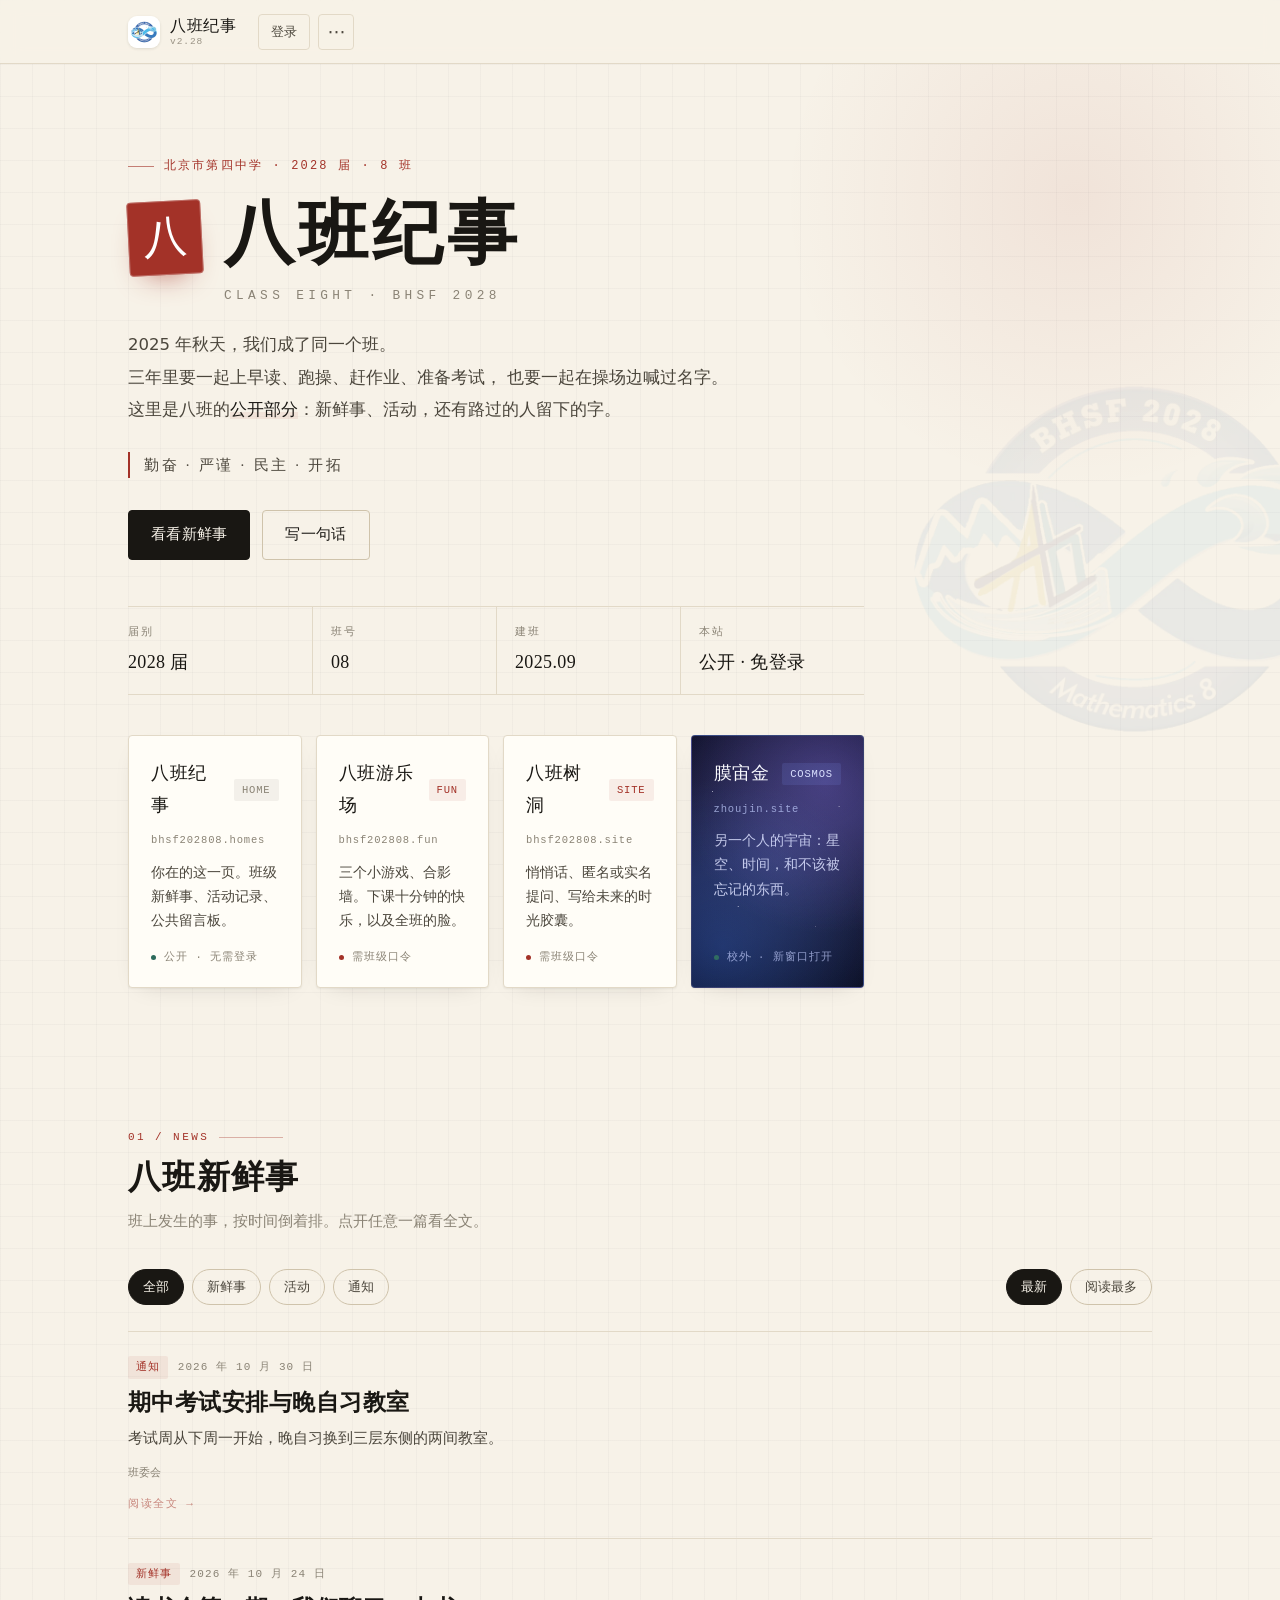
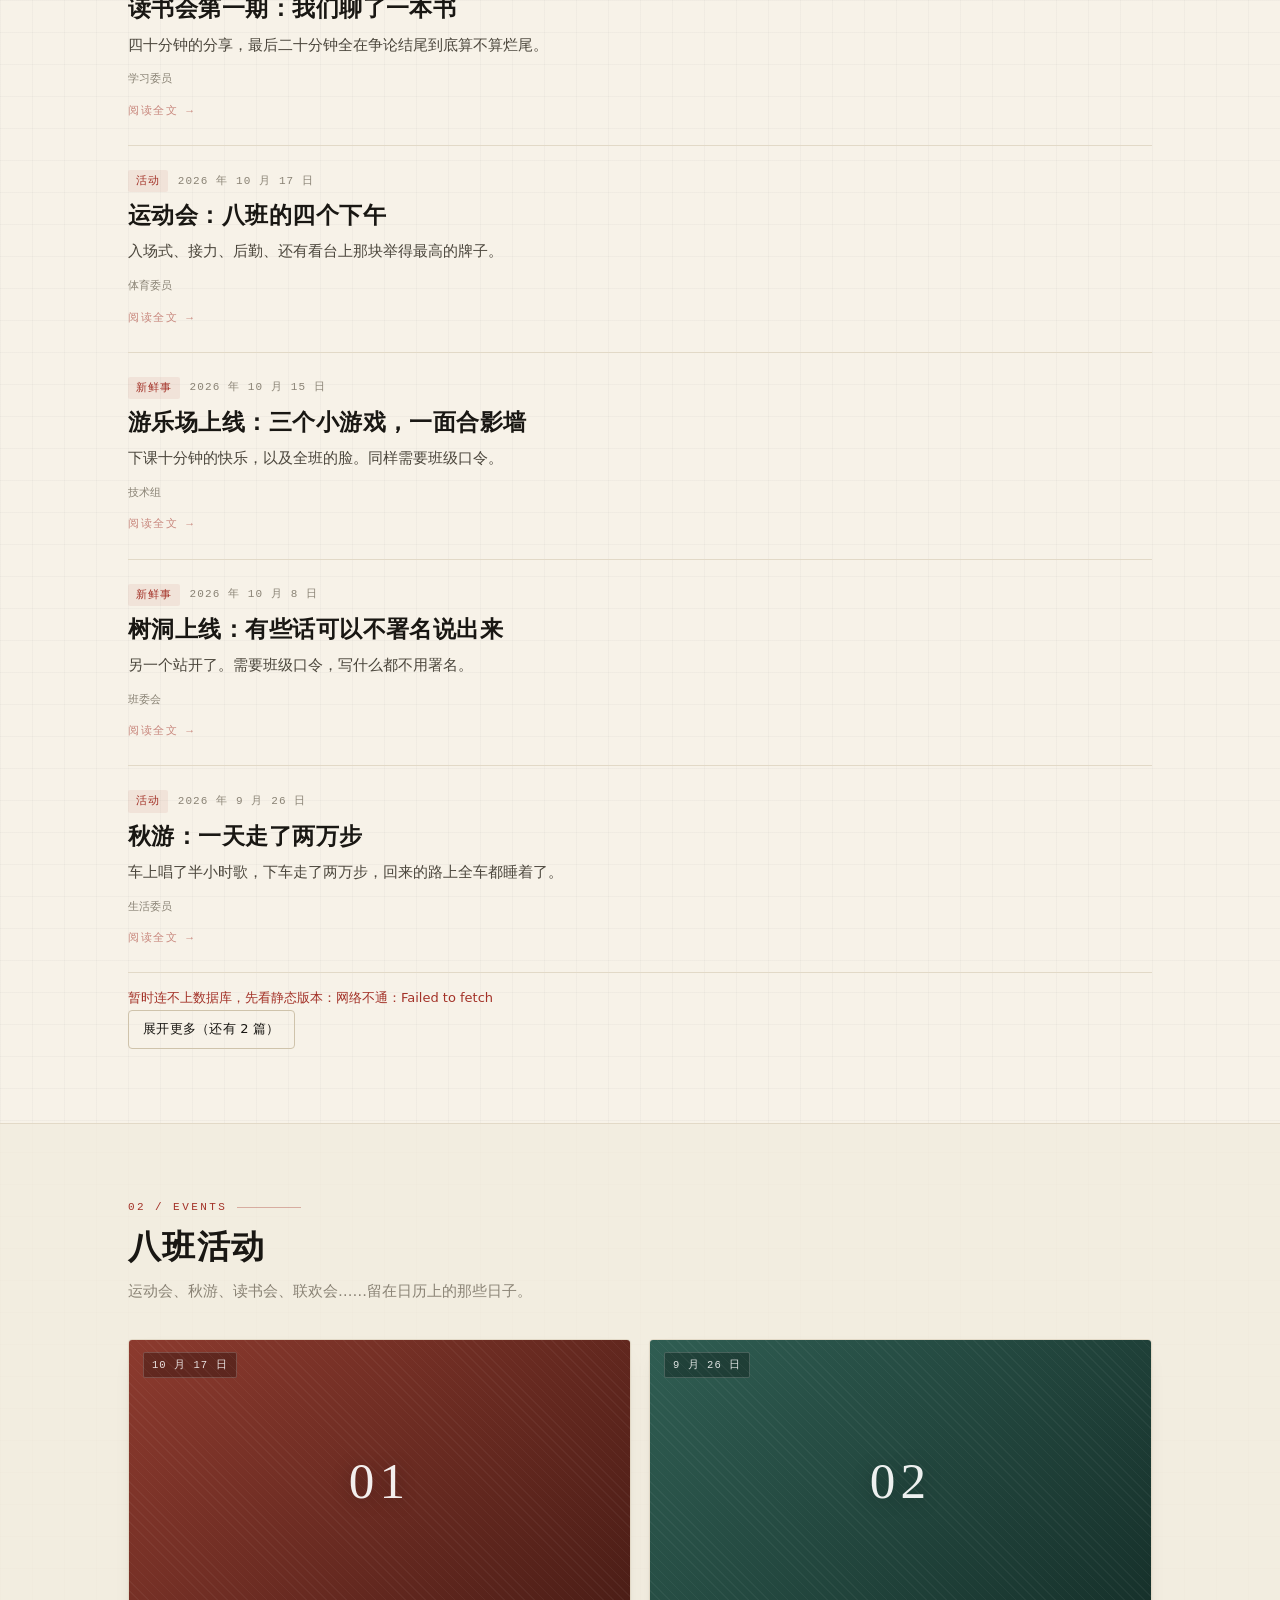
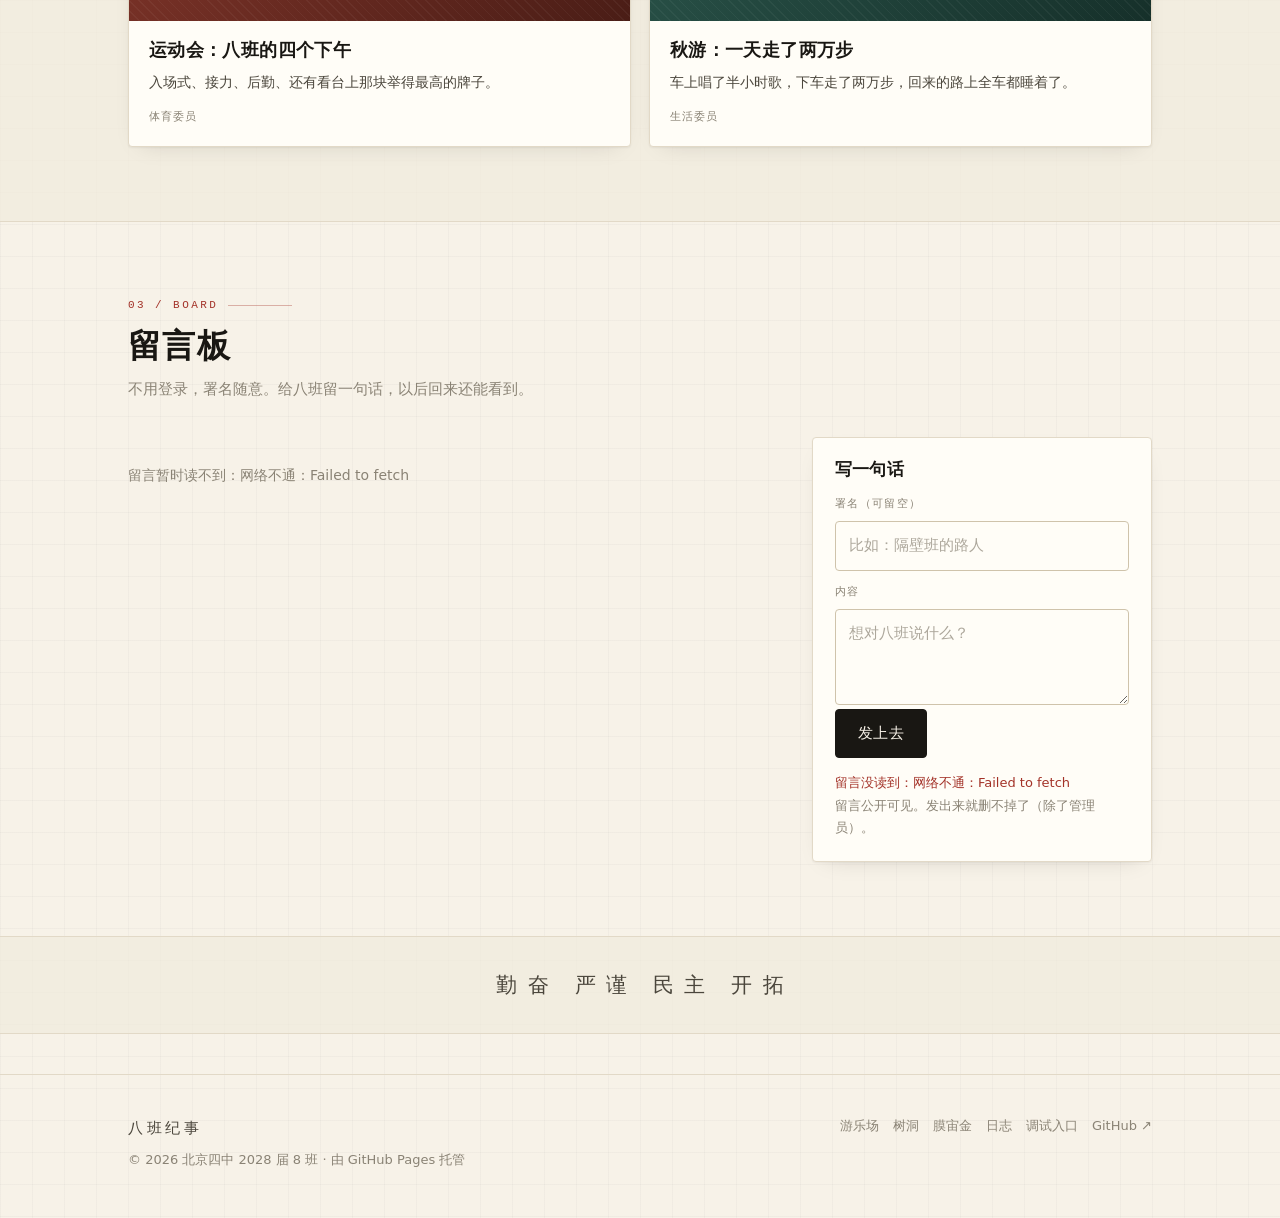
==== index.html @ fffa88e6 "update: homes 内容更新" ====
<!DOCTYPE html>
<html lang="zh-CN">
<head>
<meta charset="utf-8">
<meta name="viewport" content="width=device-width, initial-scale=1">
<title>八班纪事 · 北京四中 2028 届 8 班 · bhsf202808.homes</title>
<meta name="description" content="北京四中 2028 届 8 班的公开主页：班级新鲜事、活动记录、留言板，以及通往八班游乐场和八班树洞的入口。">
<link rel="canonical" href="https://bhsf202808.homes/">
<meta name="theme-color" content="#f7f2e8">
<meta name="color-scheme" content="light">

<meta property="og:type" content="website">
<meta property="og:site_name" content="八班纪事">
<meta property="og:title" content="八班纪事 · 北京四中 2028 届 8 班">
<meta property="og:description" content="新鲜事、活动、留言板。以及需要班级口令才能进的另外两个站。">
<meta property="og:url" content="https://bhsf202808.homes/">
<meta property="og:locale" content="zh_CN">
<meta name="twitter:card" content="summary">

<link rel="icon" href="assets/favicon.png?v=20261101f1" type="image/png">
<link rel="apple-touch-icon" href="assets/icon.png?v=20261101f1">
<script>
window.B8_BUILD = '20261101f1';
// ?t=<时间戳> 透传到每个资源，配合 /test/ 入口解决缓存
window.B8_T = (function () {
  var m = (location.search || '').match(/[?&]t=([^&]+)/);
  return m ? '&t=' + encodeURIComponent(m[1]) : '';
})();
window.B8_TEST = !!window.B8_T;
document.write('<link rel="stylesheet" href="assets/styles.css?v=20261101f1' + window.B8_T + '">');
</script>
<script>document.documentElement.classList.add('js');</script>
</head>

<body data-site="homes">

<a class="skip-link" href="#main">跳到主要内容</a>

<header class="site-header" id="site-header">
  <div class="wrap header-inner">
    <a class="brand" href="#top" aria-label="回到顶部">
      <img class="brand-mark" src="assets/icon.png?v=20261101f1" alt="" width="30" height="30">
      <span class="brand-text">
        <span class="brand-name">八班纪事</span>
        <span class="brand-ver" id="brand-ver">v1.0</span>
      </span>
    </a>

    <nav class="nav" id="nav" aria-label="主导航">
      <a href="#news">新鲜事</a>
      <a href="#acts">活动</a>
      <a href="#board">留言板</a>
      <a href="log.html">日志</a>
      <a href="//bhsf202808.fun/">游乐场 ↗</a>
      <a href="//bhsf202808.site/">树洞 ↗</a>
      <a href="https://zhoujin.site/" target="_blank" rel="noopener">膜宙金 ↗</a>
    </nav>

    <div class="header-tools">
            <div class="more-wrap">
        <button class="icon-btn more-btn" id="more-menu-btn" type="button" aria-haspopup="true"
                aria-expanded="false" aria-label="更多">⋯</button>
        <div class="more-menu" id="more-menu" hidden>
          <button type="button" id="admin-open" hidden>管理后台</button>
          <a href="test/">调试入口</a>
          <span class="menu-sep"></span>
          <a href="//bhsf202808.fun/">八班游乐场 ↗</a>
          <a href="//bhsf202808.site/">八班树洞 ↗</a>
        </div>
      </div>
<button class="icon-btn nav-toggle" id="nav-toggle" type="button"
              aria-label="打开菜单" aria-expanded="false" aria-controls="nav">
        <svg viewBox="0 0 24 24" aria-hidden="true"><path d="M4 7h16M4 12h16M4 17h16"/></svg>
      </button>
    </div>
  </div>
</header>

<div class="build-banner" id="build-banner" hidden>
  <span class="build-test">TEST</span> 调试模式 · 所有资源都已绕过缓存
</div>

<main id="main">

  <!-- ============ 首屏 ============ -->
  <section class="hero" id="top">
    <img class="hero-watermark" src="assets/logo.png?v=20261101f1" alt="" aria-hidden="true">
    <div class="wrap">
      <div class="hero-body">
        <p class="eyebrow">北京市第四中学 · 2028 届 · 8 班</p>

        <div class="hero-seal">
          <div class="hero-stamp" aria-hidden="true">八</div>
          <div>
            <h1>八班纪事</h1>
            <span class="hero-en">Class Eight · BHSF 2028</span>
          </div>
        </div>

        <p class="lead">
          2025 年秋天，我们成了同一个班。<br>
          三年里要一起上早读、跑操、赶作业、准备考试，
          也要一起在操场边喊过名字。<br>
          这里是八班的<em>公开部分</em>：新鲜事、活动，还有路过的人留下的字。
        </p>

        <div class="hero-sign">勤奋 · 严谨 · 民主 · 开拓</div>

        <div class="hero-actions">
          <a class="btn" href="#news">看看新鲜事</a>
          <a class="btn ghost" href="#board">写一句话</a>
        </div>

        <dl class="stat-strip">
          <div class="stat"><dt>届别</dt><dd>2028 届</dd></div>
          <div class="stat"><dt>班号</dt><dd>08</dd></div>
          <div class="stat"><dt>建班</dt><dd>2025.09</dd></div>
          <div class="stat"><dt>本站</dt><dd>公开 · 免登录</dd></div>
        </dl>

        <!-- 三站入口 -->
        <div class="portals">
          <a class="portal" href="//bhsf202808.homes/">
            <div class="portal-top">
              <span class="portal-name">八班纪事</span>
              <span class="tag plain">HOME</span>
            </div>
            <span class="portal-domain">bhsf202808.homes</span>
            <p class="portal-desc">你在的这一页。班级新鲜事、活动记录、公共留言板。</p>
            <div class="portal-foot"><span class="portal-dot"></span>公开 · 无需登录</div>
          </a>

          <a class="portal" href="//bhsf202808.fun/" data-lock="true">
            <div class="portal-top">
              <span class="portal-name">八班游乐场</span>
              <span class="tag">FUN</span>
            </div>
            <span class="portal-domain">bhsf202808.fun</span>
            <p class="portal-desc">三个小游戏、合影墙。下课十分钟的快乐，以及全班的脸。</p>
            <div class="portal-foot"><span class="portal-dot"></span>需班级口令</div>
          </a>

          <a class="portal" href="//bhsf202808.site/" data-lock="true">
            <div class="portal-top">
              <span class="portal-name">八班树洞</span>
              <span class="tag">SITE</span>
            </div>
            <span class="portal-domain">bhsf202808.site</span>
            <p class="portal-desc">悄悄话、匿名或实名提问、写给未来的时光胶囊。</p>
            <div class="portal-foot"><span class="portal-dot"></span>需班级口令</div>
          </a>

          <a class="portal portal-space" href="https://zhoujin.site/" target="_blank" rel="noopener">
            <div class="portal-top">
              <span class="portal-name">膜宙金</span>
              <span class="tag plain">COSMOS</span>
            </div>
            <span class="portal-domain">zhoujin.site</span>
            <p class="portal-desc">另一个人的宇宙：星空、时间，和不该被忘记的东西。</p>
            <div class="portal-foot"><span class="portal-dot"></span>校外 · 新窗口打开</div>
          </a>
        </div>
      </div>
    </div>
  </section>

  <!-- ============ 01 新鲜事 ============ -->
  <section class="section" id="news">
    <div class="wrap">
      <header class="sec-head reveal">
        <span class="sec-idx">01 / NEWS</span>
        <h2>八班新鲜事</h2>
        <p class="sec-sub">班上发生的事，按时间倒着排。点开任意一篇看全文。</p>
      </header>

      <div class="sec-head-row" style="margin-bottom:26px">
        <div class="chip-row" id="cat-filter" role="group" aria-label="按栏目筛选"></div>
        <div class="chip-row" id="sort-bar" role="group" aria-label="排序方式"></div>
      </div>

      <div class="post-list" id="post-list">
        <div class="sk-card"><div class="skeleton sk-line w30"></div><div class="skeleton sk-line w70"></div><div class="skeleton sk-line"></div></div>
        <div class="sk-card"><div class="skeleton sk-line w40"></div><div class="skeleton sk-line w60"></div><div class="skeleton sk-line"></div></div>
      </div>
      <p class="post-empty" id="post-empty" hidden>这一栏还没有文章。</p>
      <p class="loading-note" id="post-note"></p>
      <button class="btn ghost sm" id="more-btn" type="button" hidden>展开更多</button>
    </div>
  </section>

  <!-- ============ 02 活动 ============ -->
  <section class="section section-alt" id="acts">
    <div class="wrap">
      <header class="sec-head reveal">
        <span class="sec-idx">02 / EVENTS</span>
        <h2>八班活动</h2>
        <p class="sec-sub">运动会、秋游、读书会、联欢会……留在日历上的那些日子。</p>
      </header>

      <div class="act-grid" id="act-grid"></div>
      <p class="gb-empty" id="act-empty" hidden>还没有活动记录。</p>
    </div>
  </section>

  <!-- ============ 03 留言板 ============ -->
  <section class="section" id="board">
    <div class="wrap">
      <header class="sec-head reveal">
        <span class="sec-idx">03 / BOARD</span>
        <h2>留言板</h2>
        <p class="sec-sub">不用登录，署名随意。给八班留一句话，以后回来还能看到。</p>
      </header>

      <div class="gb">
        <div>
          <div class="gb-list" id="gb-list">
            <p class="gb-empty" id="gb-empty">还没有人留言，来写第一条。</p>
          </div>
          <button class="btn ghost sm" id="gb-more" type="button" hidden>看更早的留言</button>
        </div>

        <form class="gb-form" id="gb-form" novalidate>
          <h3>写一句话</h3>
          <div class="field">
            <label for="gb-nick">署名（可留空）</label>
            <input class="input" id="gb-nick" name="nick" maxlength="16" placeholder="比如：隔壁班的路人" autocomplete="nickname">
          </div>
          <div class="field">
            <label for="gb-body">内容</label>
            <textarea class="textarea" id="gb-body" name="body" maxlength="800"
                      placeholder="想对八班说什么？" required></textarea>
          </div>
          <div class="hp" aria-hidden="true">
            <label for="gb-website">Website</label>
            <input id="gb-website" name="website" tabindex="-1" autocomplete="off">
          </div>
          <div class="form-foot">
            <button class="btn" id="gb-submit" type="submit">发上去</button>
            <span class="form-status" id="gb-status"></span>
          </div>
          <p class="form-note">留言公开可见。发出来就删不掉了（除了管理员）。</p>
        </form>
      </div>
    </div>
  </section>

  <section class="motto-strip">
    <div class="wrap">
      <p>勤奋 严谨 民主 开拓</p>
    </div>
  </section>

</main>

<footer class="site-footer">
  <div class="wrap footer-inner">
    <div>
      <p class="footer-motto">八班纪事</p>
      <p style="margin-top:8px">© <span id="year">2026</span> 北京四中 2028 届 8 班 · 由 GitHub Pages 托管</p>
    </div>
    <nav class="footer-links" aria-label="站外链接">
      <a href="//bhsf202808.fun/">游乐场</a>
      <a href="//bhsf202808.site/">树洞</a>
      <a href="https://zhoujin.site/" target="_blank" rel="noopener">膜宙金</a>
      <a href="log.html">日志</a>
      <a href="test/">调试入口</a>
      <a href="https://github.com/aabb16380" target="_blank">GitHub ↗</a>
    </nav>
  </div>
</footer>


<script>
(function () {
  var T = window.B8_T || '';
  var V = '?v=20261101f1' + T;
  var list = [
    ['assets/site-config.js', 0],
    ['assets/posts.js', 0],
    ['assets/content.js', 0],
    ['assets/main.js', 1],
    ['assets/sb.js', 1],
    ['assets/auth.js', 1],
    ['assets/console.js', 1],
    ['assets/posts-render.js', 1],
    ['assets/guestbook.js', 1],
    ['assets/admin.js', 1]
  ];
  for (var i = 0; i < list.length; i++) {
    document.write('<script src="' + list[i][0] + V + '"' + (list[i][1] ? ' defer' : '') + '><\/script>');
  }
})();
</script>
</body>
</html>
---- assets/styles.css ----
/* 由 _shared/sync.ps1 生成：base.css + assets/site.css，请勿直接改这个文件 */
/* ============================================================
   北京四中 2028 届 8 班 · 三站共用设计系统
   ------------------------------------------------------------
   纸 · 墨 · 印
   这一份是三站共用的骨架（排版 / 版心 / 头尾 / 表单 / 弹层），
   每个站点再叠加自己的一份 site.css。
   零外部依赖：不引任何 CDN 字体、图标或框架。
   ============================================================ */

/* ---------- 0. 变量 ---------- */
:root {
  /* 纸与墨 */
  --paper: #f7f2e8;
  --paper-2: #f1ebdd;
  --card: #fffdf7;
  --ink: #191713;
  --ink-2: #4b463c;
  --ink-3: #8a8375;
  --line: #e2d9c7;
  --line-2: #cfc3ab;

  /* 印泥红 / 青 / 金 */
  --seal: #a33228;
  --seal-2: #c04a3b;
  --seal-soft: rgba(163, 50, 40, 0.08);
  --jade: #2c6a5b;
  --jade-soft: rgba(44, 106, 91, 0.09);
  --gold: #a9873f;

  /* 尺幅 */
  --wrap: 1080px;
  --radius: 4px;
  --radius-lg: 10px;
  --header-h: 64px;

  /* 字体 */
  --serif: "Songti SC", "Noto Serif SC", "Source Han Serif SC", "STSong", SimSun, "Times New Roman", serif;
  --sans: "PingFang SC", "Microsoft YaHei", "Hiragino Sans GB", "Noto Sans SC", system-ui, -apple-system, "Segoe UI", sans-serif;
  --mono: ui-monospace, "SF Mono", Menlo, Consolas, "Liberation Mono", monospace;

  /* 阴影 */
  --shadow-1: 0 1px 2px rgba(25, 23, 19, 0.05), 0 8px 24px -14px rgba(25, 23, 19, 0.18);
  --shadow-2: 0 2px 6px rgba(25, 23, 19, 0.07), 0 20px 44px -20px rgba(25, 23, 19, 0.3);
}

/* 站点主题：由 body[data-site] 覆盖，三站同宗不同色 */
body[data-site="fun"] {
  --paper: #f8f4e9;
  --paper-2: #eef3ea;
  --card: #fffef9;
  --seal: #c1522f;
  --seal-2: #dd6b3f;
  --jade: #2f6f5e;
  --gold: #c08c2c;
  --line: #e4dcc6;
  --line-2: #cbbfa0;
}

body[data-site="site"] {
  --paper: #f4f1ea;
  --paper-2: #eae5da;
  --card: #fffdf8;
  --ink: #1c1b20;
  --ink-2: #474550;
  --ink-3: #86838f;
  --seal: #6b4f9e;
  --seal-2: #8265b6;
  --seal-soft: rgba(107, 79, 158, 0.09);
  --jade: #3a6f7a;
  --line: #ded6d8;
  --line-2: #c8bcc8;
}

/* 树洞站入夜 */
body[data-site="site"][data-mode="night"] {
  --paper: #14141a;
  --paper-2: #101016;
  --card: #1b1b23;
  --ink: #ece9f2;
  --ink-2: #b6b2c2;
  --ink-3: #7d7a8c;
  --seal: #a48bdb;
  --seal-2: #bda6ec;
  --seal-soft: rgba(164, 139, 219, 0.12);
  --jade: #6fa8b3;
  --gold: #c9a86a;
  --line: #2b2b36;
  --line-2: #3b3b49;
  --shadow-1: 0 1px 2px rgba(0, 0, 0, 0.4), 0 10px 30px -16px rgba(0, 0, 0, 0.6);
  --shadow-2: 0 2px 8px rgba(0, 0, 0, 0.45), 0 24px 50px -22px rgba(0, 0, 0, 0.75);
}

/* ---------- 1. 复位 ---------- */
*,
*::before,
*::after { box-sizing: border-box; }

html {
  -webkit-text-size-adjust: 100%;
  scroll-behavior: smooth;
  scroll-padding-top: calc(var(--header-h) + 16px);
}

body {
  margin: 0;
  min-height: 100vh;
  font-family: var(--sans);
  font-size: 16px;
  line-height: 1.75;
  color: var(--ink);
  background-color: var(--paper);
  /* 稿纸格：极淡的 32px 方格 */
  background-image:
    linear-gradient(rgba(25, 23, 19, 0.028) 1px, transparent 1px),
    linear-gradient(90deg, rgba(25, 23, 19, 0.028) 1px, transparent 1px);
  background-size: 100% 32px, 32px 100%;
  -webkit-font-smoothing: antialiased;
  -moz-osx-font-smoothing: grayscale;
  overflow-x: hidden;
}

body[data-site="site"][data-mode="night"] {
  background-image:
    linear-gradient(rgba(255, 255, 255, 0.022) 1px, transparent 1px),
    linear-gradient(90deg, rgba(255, 255, 255, 0.022) 1px, transparent 1px);
}

h1, h2, h3, h4 {
  margin: 0;
  font-family: var(--serif);
  font-weight: 700;
  line-height: 1.24;
  letter-spacing: 0.01em;
}

p { margin: 0; }
ul, ol { margin: 0; padding: 0; list-style: none; }
a { color: inherit; text-decoration: none; }
img { max-width: 100%; display: block; }
button { font: inherit; color: inherit; }
input, textarea, select { font: inherit; color: inherit; }
svg { display: block; }

/* 藏不住的老问题：不能让 grid/flex 盖掉 [hidden] */
[hidden] { display: none !important; }

::selection { background: var(--seal); color: #fff; }

:focus-visible {
  outline: 2px solid var(--seal);
  outline-offset: 2px;
}

/* ---------- 2. 版心 ---------- */
.wrap {
  width: 100%;
  max-width: var(--wrap);
  margin-inline: auto;
  padding-inline: 28px;
}

.mono { font-family: var(--mono); }
.muted { color: var(--ink-3); }
.serif { font-family: var(--serif); }

/* 调试模式的 TEST 标记（由 main.js 注入） */
.build-test {
  display: inline-block;
  padding: 1px 6px;
  margin-left: 6px;
  font-family: var(--mono);
  font-size: 10px;
  letter-spacing: 0.12em;
  color: #fff;
  background: var(--seal);
  border-radius: 2px;
  vertical-align: middle;
}

.build-banner {
  position: sticky;
  top: var(--header-h);
  z-index: 110;
  padding: 6px 16px;
  font-family: var(--mono);
  font-size: 11px;
  letter-spacing: 0.08em;
  text-align: center;
  color: #fff;
  background: var(--seal);
}

.skip-link {
  position: absolute;
  left: -9999px;
  top: 0;
  z-index: 999;
  background: var(--ink);
  color: var(--paper);
  padding: 10px 16px;
}
.skip-link:focus { left: 12px; top: 12px; }

/* ---------- 3. 页头 ---------- */
.site-header {
  position: sticky;
  top: 0;
  z-index: 120;
  height: var(--header-h);
  background: color-mix(in srgb, var(--paper) 84%, transparent);
  backdrop-filter: saturate(140%) blur(10px);
  -webkit-backdrop-filter: saturate(140%) blur(10px);
  border-bottom: 1px solid var(--line);
}

.header-inner {
  height: var(--header-h);
  display: flex;
  align-items: center;
  gap: 18px;
}

.brand {
  display: flex;
  align-items: center;
  gap: 10px;
  min-width: 0;
}

.brand-mark {
  width: 32px;
  height: 32px;
  border-radius: 9px;
  object-fit: contain;
  box-shadow: 0 1px 3px rgba(25, 23, 19, 0.12);
}

/* 没有图标时的印章兜底 */
.brand-seal {
  display: grid;
  place-items: center;
  width: 30px;
  height: 30px;
  border-radius: 3px;
  background: var(--seal);
  color: #fff;
  font-family: var(--serif);
  font-size: 18px;
  line-height: 1;
  transform: rotate(-2deg);
  box-shadow: inset 0 0 0 1px rgba(255, 255, 255, 0.25);
}

.brand-text {
  display: flex;
  align-items: baseline;
  gap: 8px;
  min-width: 0;
}

.brand-name {
  font-family: var(--serif);
  font-size: 15.5px;
  letter-spacing: 0.04em;
  white-space: nowrap;
  overflow: hidden;
  text-overflow: ellipsis;
}

.brand-ver {
  font-family: var(--mono);
  font-size: 10.5px;
  letter-spacing: 0.08em;
  color: var(--ink-3);
  white-space: nowrap;
}

.nav {
  display: flex;
  align-items: center;
  gap: 4px;
  margin-left: auto;
}

.nav a {
  position: relative;
  padding: 8px 12px;
  font-size: 14.5px;
  color: var(--ink-2);
  border-radius: var(--radius);
  white-space: nowrap;
  transition: color 0.18s ease, background 0.18s ease;
}

.nav a::after {
  content: "";
  position: absolute;
  left: 12px;
  right: 12px;
  bottom: 4px;
  height: 1px;
  background: currentColor;
  transform: scaleX(0);
  transform-origin: left;
  transition: transform 0.22s ease;
}

.nav a:hover { color: var(--ink); }
.nav a:hover::after,
.nav a[aria-current="true"]::after { transform: scaleX(1); }
.nav a[aria-current="true"] { color: var(--seal); }

.header-tools {
  display: flex;
  align-items: center;
  gap: 8px;
  margin-left: 4px;
}

.icon-btn {
  display: grid;
  place-items: center;
  width: 36px;
  height: 36px;
  padding: 0;
  background: transparent;
  border: 1px solid var(--line);
  border-radius: var(--radius);
  cursor: pointer;
  color: var(--ink-2);
  transition: border-color 0.18s ease, color 0.18s ease, background 0.18s ease;
}

.icon-btn:hover { border-color: var(--line-2); color: var(--ink); background: var(--card); }
.icon-btn svg { width: 18px; height: 18px; fill: none; stroke: currentColor; stroke-width: 1.6; stroke-linecap: round; }

.nav-toggle { display: none; }

/* ---------- 4. 首屏 ---------- */
.hero {
  position: relative;
  padding: 92px 0 66px;
  overflow: hidden;
}

.hero::before {
  content: "";
  position: absolute;
  inset: -20% -10% auto auto;
  width: 52vmax;
  height: 52vmax;
  background: radial-gradient(circle at 50% 50%, var(--seal-soft), transparent 62%);
  pointer-events: none;
}

.hero-body { position: relative; max-width: 46rem; }

.eyebrow {
  display: flex;
  align-items: center;
  gap: 10px;
  margin-bottom: 18px;
  font-family: var(--mono);
  font-size: 12px;
  letter-spacing: 0.18em;
  text-transform: uppercase;
  color: var(--seal);
}

.eyebrow::before {
  content: "";
  width: 26px;
  height: 1px;
  background: currentColor;
  opacity: 0.6;
}

.hero h1 {
  font-size: clamp(2.5rem, 6.6vw, 4.4rem);
  letter-spacing: 0.06em;
  line-height: 1.08;
  overflow-wrap: anywhere;
}

.hero-en {
  display: block;
  margin-top: 14px;
  font-family: var(--mono);
  font-size: clamp(0.7rem, 1.5vw, 0.8rem);
  font-weight: 400;
  letter-spacing: 0.34em;
  text-transform: uppercase;
  color: var(--ink-3);
}

.lead {
  margin-top: 22px;
  max-width: 38rem;
  font-size: 16.5px;
  line-height: 1.95;
  color: var(--ink-2);
}

.lead em {
  font-style: normal;
  color: var(--ink);
  box-shadow: inset 0 -0.42em 0 var(--seal-soft);
}

.hero-actions {
  display: flex;
  flex-wrap: wrap;
  align-items: center;
  gap: 12px;
  margin-top: 32px;
}

/* 首屏数据条 */
.stat-strip {
  display: grid;
  grid-template-columns: repeat(4, minmax(0, 1fr));
  margin-top: 46px;
  border-top: 1px solid var(--line);
  border-bottom: 1px solid var(--line);
}

.stat {
  padding: 16px 18px;
  border-left: 1px solid var(--line);
}
.stat:first-child { border-left: 0; padding-left: 0; }

.stat dt {
  font-family: var(--mono);
  font-size: 10.5px;
  letter-spacing: 0.16em;
  text-transform: uppercase;
  color: var(--ink-3);
}

.stat dd {
  margin: 6px 0 0;
  font-family: var(--serif);
  font-size: 18px;
  letter-spacing: 0.02em;
  color: var(--ink);
}

/* ---------- 5. 章节 ---------- */
.section { padding: 74px 0; }
.section-alt {
  background: color-mix(in srgb, var(--paper-2) 70%, transparent);
  border-top: 1px solid var(--line);
  border-bottom: 1px solid var(--line);
}

.sec-head {
  display: grid;
  gap: 10px;
  margin-bottom: 34px;
  max-width: 44rem;
}

.sec-idx {
  display: flex;
  align-items: center;
  gap: 10px;
  font-family: var(--mono);
  font-size: 11px;
  letter-spacing: 0.22em;
  color: var(--seal);
}

.sec-idx::after {
  content: "";
  flex: 1;
  max-width: 64px;
  height: 1px;
  background: currentColor;
  opacity: 0.35;
}

.sec-head h2 {
  font-size: clamp(1.55rem, 3.2vw, 2.05rem);
  letter-spacing: 0.04em;
}

.sec-sub {
  font-size: 14.5px;
  line-height: 1.85;
  color: var(--ink-3);
}

.sec-head-row {
  display: flex;
  align-items: flex-end;
  justify-content: space-between;
  gap: 20px;
  flex-wrap: wrap;
}

/* ---------- 6. 按钮与标签 ---------- */
.btn {
  display: inline-flex;
  align-items: center;
  justify-content: center;
  gap: 8px;
  padding: 11px 22px;
  font-size: 14.5px;
  font-family: var(--sans);
  letter-spacing: 0.02em;
  border: 1px solid var(--ink);
  border-radius: var(--radius);
  background: var(--ink);
  color: var(--paper);
  cursor: pointer;
  transition: transform 0.16s ease, background 0.18s ease, border-color 0.18s ease, color 0.18s ease;
}

.btn:hover { background: var(--seal); border-color: var(--seal); transform: translateY(-1px); }
.btn:active { transform: translateY(0); }
.btn[disabled] { opacity: 0.45; cursor: not-allowed; transform: none; }

.btn.ghost {
  background: transparent;
  color: var(--ink);
  border-color: var(--line-2);
}
.btn.ghost:hover { background: var(--card); border-color: var(--ink); color: var(--ink); }

.btn.seal {
  background: var(--seal);
  border-color: var(--seal);
  color: #fff;
}
.btn.seal:hover { background: var(--seal-2); border-color: var(--seal-2); }

.btn.sm { padding: 7px 14px; font-size: 13px; }

.link-arrow {
  display: inline-flex;
  align-items: center;
  gap: 6px;
  font-size: 14px;
  color: var(--seal);
}
.link-arrow::after { content: "→"; transition: transform 0.2s ease; }
.link-arrow:hover::after { transform: translateX(3px); }

.chip-row {
  display: flex;
  flex-wrap: wrap;
  align-items: center;
  gap: 8px;
}

.chip {
  padding: 6px 14px;
  font-size: 13px;
  color: var(--ink-2);
  background: transparent;
  border: 1px solid var(--line-2);
  border-radius: 999px;
  cursor: pointer;
  transition: all 0.16s ease;
}

.chip:hover { border-color: var(--ink-2); color: var(--ink); }

.chip[aria-pressed="true"],
.chip.on {
  background: var(--ink);
  border-color: var(--ink);
  color: var(--paper);
}

.tag {
  display: inline-flex;
  align-items: center;
  gap: 5px;
  padding: 2px 8px;
  font-family: var(--mono);
  font-size: 10.5px;
  letter-spacing: 0.08em;
  color: var(--seal);
  background: var(--seal-soft);
  border-radius: 2px;
  white-space: nowrap;
}

.tag.jade { color: var(--jade); background: var(--jade-soft); }
.tag.plain { color: var(--ink-3); background: color-mix(in srgb, var(--ink-3) 10%, transparent); }

/* ---------- 7. 卡片 ---------- */
.card {
  background: var(--card);
  border: 1px solid var(--line);
  border-radius: var(--radius);
  box-shadow: var(--shadow-1);
}

.card-pad { padding: 22px 24px; }

.card-link {
  display: block;
  transition: transform 0.2s ease, box-shadow 0.2s ease, border-color 0.2s ease;
}
.card-link:hover { transform: translateY(-3px); box-shadow: var(--shadow-2); border-color: var(--line-2); }

/* ---------- 8. 文章列表 ---------- */
.post-list { display: grid; }

.post-item { border-top: 1px solid var(--line); }
.post-item:last-child { border-bottom: 1px solid var(--line); }

.post-link { display: block; padding: 24px 6px 24px 0; }
.post-link:hover .post-title { color: var(--seal); }
.post-link:hover .post-more { opacity: 1; transform: translateX(2px); }

.post-top {
  display: flex;
  align-items: center;
  flex-wrap: wrap;
  gap: 10px;
  font-family: var(--mono);
  font-size: 11px;
  letter-spacing: 0.1em;
  color: var(--ink-3);
  text-transform: uppercase;
}

.post-title {
  margin: 10px 0 8px;
  font-size: clamp(1.22rem, 2.4vw, 1.42rem);
  letter-spacing: 0.02em;
  transition: color 0.18s ease;
}

.post-excerpt {
  font-size: 14.5px;
  line-height: 1.85;
  color: var(--ink-2);
  display: -webkit-box;
  -webkit-line-clamp: 2;
  -webkit-box-orient: vertical;
  overflow: hidden;
}

.post-more {
  margin-top: 12px;
  font-family: var(--mono);
  font-size: 11px;
  letter-spacing: 0.14em;
  color: var(--seal);
  opacity: 0.55;
  transition: opacity 0.2s ease, transform 0.2s ease;
}

.post-meta-row {
  display: flex;
  align-items: center;
  gap: 12px;
  margin-top: 12px;
  font-family: var(--mono);
  font-size: 11px;
  color: var(--ink-3);
}

.post-empty { padding: 30px 0; color: var(--ink-3); font-size: 14px; }

.dot-sep {
  margin: 0 2px;
  opacity: 0.45;
}

.back-home {
  margin-top: 40px;
  font-size: 14px;
}

/* ---------- 9. 时间线 ---------- */
.timeline { display: grid; gap: 0; }

.timeline li {
  position: relative;
  display: grid;
  grid-template-columns: 92px minmax(0, 1fr);
  gap: 22px;
  padding: 0 0 26px 22px;
  border-left: 1px solid var(--line);
}

.timeline li::before {
  content: "";
  position: absolute;
  left: -3.5px;
  top: 10px;
  width: 6px;
  height: 6px;
  border-radius: 50%;
  background: var(--paper);
  border: 1px solid var(--line-2);
}

.timeline li.is-done::before { background: var(--seal); border-color: var(--seal); }
.timeline li:last-child { border-left-color: transparent; padding-bottom: 0; }

.tl-time {
  font-family: var(--mono);
  font-size: 12px;
  letter-spacing: 0.06em;
  color: var(--ink-3);
  padding-top: 6px;
}

.tl-body h3 { font-size: 1.06rem; }
.tl-body p { margin-top: 6px; font-size: 14px; line-height: 1.8; color: var(--ink-2); }

/* ---------- 10. 表单 ---------- */
.field { display: grid; gap: 7px; }

.field label {
  font-family: var(--mono);
  font-size: 11px;
  letter-spacing: 0.12em;
  text-transform: uppercase;
  color: var(--ink-3);
}

.input,
.textarea,
.select {
  width: 100%;
  padding: 11px 13px;
  background: var(--card);
  border: 1px solid var(--line-2);
  border-radius: var(--radius);
  font-size: 15px;
  line-height: 1.7;
  transition: border-color 0.16s ease, box-shadow 0.16s ease;
}

.input::placeholder,
.textarea::placeholder { color: var(--ink-3); opacity: 0.7; }

.input:focus,
.textarea:focus,
.select:focus {
  outline: none;
  border-color: var(--ink-2);
  box-shadow: 0 0 0 3px var(--seal-soft);
}

.textarea { resize: vertical; min-height: 96px; }

.form-row { display: grid; gap: 14px; }
.form-foot {
  display: flex;
  align-items: center;
  justify-content: space-between;
  gap: 14px;
  flex-wrap: wrap;
  margin-top: 4px;
}

.form-note { font-size: 12.5px; color: var(--ink-3); }
.form-status { font-size: 13px; color: var(--ink-3); min-height: 1.4em; }
.form-status.err { color: var(--seal); }
.form-status.ok { color: var(--jade); }

/* 蜜罐：绝对不要 display:none，否则有些浏览器自动填充后不提交 */
.hp {
  position: absolute;
  left: -9999px;
  width: 1px;
  height: 1px;
  overflow: hidden;
}

/* ---------- 11. 提示条 ---------- */
.toast {
  position: fixed;
  left: 50%;
  bottom: 28px;
  z-index: 400;
  transform: translate(-50%, 16px);
  max-width: min(92vw, 420px);
  padding: 11px 18px;
  font-size: 14px;
  background: var(--ink);
  color: var(--paper);
  border-radius: var(--radius);
  box-shadow: var(--shadow-2);
  opacity: 0;
  pointer-events: none;
  transition: opacity 0.22s ease, transform 0.22s ease;
}

.toast.show { opacity: 1; transform: translate(-50%, 0); }

/* ---------- 12. 骨架屏 ---------- */
.skeleton {
  background: linear-gradient(90deg, var(--paper-2) 25%, color-mix(in srgb, var(--paper-2) 55%, var(--card)) 37%, var(--paper-2) 63%);
  background-size: 400% 100%;
  animation: sk 1.4s ease infinite;
  border-radius: 2px;
}

@keyframes sk {
  0% { background-position: 100% 50%; }
  100% { background-position: 0 50%; }
}

.sk-line { height: 12px; }
.sk-line.w30 { width: 30%; }
.sk-line.w40 { width: 40%; }
.sk-line.w50 { width: 50%; }
.sk-line.w60 { width: 60%; }
.sk-line.w70 { width: 70%; }
.sk-card { padding: 22px 0; border-top: 1px solid var(--line); display: grid; gap: 10px; }

.loading-note { margin-top: 14px; font-size: 13px; color: var(--ink-3); }

/* ---------- 13. 入场动画（首屏元素不要加 reveal） ---------- */
.js .reveal {
  opacity: 0;
  transform: translateY(12px);
  transition: opacity 0.6s cubic-bezier(0.22, 0.61, 0.36, 1), transform 0.6s cubic-bezier(0.22, 0.61, 0.36, 1);
}

.js .reveal.in { opacity: 1; transform: none; }

@media (prefers-reduced-motion: reduce) {
  html { scroll-behavior: auto; }
  .js .reveal { opacity: 1; transform: none; transition: none; }
  * { animation-duration: 0.001ms !important; transition-duration: 0.001ms !important; }
}

/* ---------- 14. 登录门（.fun / .site 共用） ---------- */
.gate {
  position: fixed;
  top: 0;
  right: 0;
  bottom: 0;
  left: 0; /* 显式写，别只靠 inset：iOS 14.5 之前不支持 */
  z-index: 300;
  display: grid;
  place-items: center;
  padding: 24px;
  background:
    radial-gradient(60% 50% at 50% 0%, var(--seal-soft), transparent 70%),
    var(--paper);
}

.gate-card {
  width: min(440px, 100%);
  padding: 34px 30px 30px;
  background: var(--card);
  border: 1px solid var(--line);
  border-radius: var(--radius-lg);
  box-shadow: var(--shadow-2);
  text-align: center;
}

.gate-seal {
  display: grid;
  place-items: center;
  width: 54px;
  height: 54px;
  margin: 0 auto 18px;
  background: var(--seal);
  color: #fff;
  font-family: var(--serif);
  font-size: 30px;
  line-height: 1;
  border-radius: 4px;
  transform: rotate(-3deg);
  box-shadow: inset 0 0 0 1px rgba(255, 255, 255, 0.24), 0 8px 22px -12px rgba(163, 50, 40, 0.8);
}

.gate-card h2 { font-size: 1.4rem; letter-spacing: 0.04em; }
.gate-card .gate-sub { margin: 10px 0 22px; font-size: 13.5px; line-height: 1.8; color: var(--ink-3); }
.gate-card .field { text-align: left; }
.gate-card .btn { width: 100%; margin-top: 16px; }
.gate-err { margin-top: 12px; font-size: 13px; color: var(--seal); min-height: 1.3em; }
.gate-foot { margin-top: 18px; font-size: 12px; color: var(--ink-3); }

.gate.is-done { display: none; }

.gate-hintbox {
  margin-top: 14px;
  padding: 14px 16px;
  font-size: 13px;
  line-height: 1.85;
  text-align: left;
  color: var(--ink-2);
  background: var(--jade-soft);
  border: 1px dashed color-mix(in srgb, var(--jade) 40%, transparent);
  border-radius: var(--radius);
}

.gate-hintbox code {
  padding: 1px 5px;
  font-family: var(--mono);
  font-size: 12px;
  background: color-mix(in srgb, var(--ink) 8%, transparent);
  border-radius: 2px;
}

.gate-hint {
  margin-top: 8px;
  font-size: 12.5px;
  line-height: 1.7;
  color: var(--ink-3);
  text-align: left;
}

/* 空的时候不要留个虚线框在那儿 */
.gate-hint:empty { display: none; }

.gate-err.is-on { color: var(--seal); }

/* ---------- 15b. 账号面板 ---------- */
.acct-btn {
  padding: 6px 12px;
  max-width: 9em;
  font-size: 13px;
  color: var(--ink-2);
  background: transparent;
  border: 1px solid var(--line);
  border-radius: var(--radius);
  cursor: pointer;
  white-space: nowrap;
  overflow: hidden;
  text-overflow: ellipsis;
  transition: color 0.18s ease, border-color 0.18s ease, background 0.18s ease;
}

.acct-btn:hover { color: var(--ink); border-color: var(--line-2); background: var(--card); }

.modal {
  position: fixed;
  top: 0;
  right: 0;
  bottom: 0;
  left: 0;
  z-index: 360;
  display: grid;
  place-items: center;
  padding: 24px;
  background: rgba(20, 18, 16, 0.55);
  animation: lbIn 0.16s ease;
}

.modal-inner {
  width: min(460px, 100%);
  max-height: 86vh;
  overflow: auto;
  padding: 26px 26px 24px;
  background: var(--card);
  border: 1px solid var(--line);
  border-radius: var(--radius-lg);
  box-shadow: var(--shadow-2);
}

.modal-title {
  font-size: 1.22rem;
  letter-spacing: 0.03em;
  margin-bottom: 8px;
}

.modal-note {
  font-size: 13px;
  line-height: 1.85;
  color: var(--ink-3);
}

.modal-actions {
  display: flex;
  align-items: center;
  justify-content: flex-end;
  gap: 10px;
  margin-top: 20px;
  flex-wrap: wrap;
}

body[data-site="site"][data-mode="night"] .modal { background: rgba(0, 0, 0, 0.66); }
body[data-site="site"][data-mode="night"] .modal-inner { background: #1f1f2a; border-color: #35343f; }
body[data-site="site"][data-mode="night"] .gate-card {
  background: #1f1f2a;
  border-color: #35343f;
}

body[data-site="site"][data-mode="night"] .gate-seal {
  box-shadow: inset 0 0 0 1px rgba(255, 255, 255, 0.22), 0 10px 26px -12px rgba(164, 139, 219, 0.6);
}

/* ---------- 15. 大图弹层（.fun / .homes 共用） ---------- */
.lightbox {
  position: fixed;
  top: 0;
  right: 0;
  bottom: 0;
  left: 0; /* 同上：iOS 兼容 */
  z-index: 350;
  display: grid;
  place-items: center;
  padding: 20px;
  background: rgba(14, 12, 10, 0.94);
  animation: lbIn 0.18s ease;
}

@keyframes lbIn { from { opacity: 0; } to { opacity: 1; } }

.lightbox-inner {
  position: relative;
  display: grid;
  justify-items: center;
  gap: 12px;
  width: 100%;
  max-width: 1000px;
}

.lightbox img {
  max-width: 100%;
  max-height: 72vh;
  max-height: 72dvh;
  object-fit: contain;
  border-radius: 3px;
  box-shadow: 0 30px 70px -30px rgba(0, 0, 0, 0.9);
  background: #0b0a09;
}

.lightbox-caption { color: #f2eee6; font-size: 14px; text-align: center; }
.lightbox-meta { color: rgba(242, 238, 230, 0.55); font-family: var(--mono); font-size: 11px; letter-spacing: 0.08em; }

.lightbox-close {
  position: absolute;
  top: -6px;
  right: 0;
  width: 38px;
  height: 38px;
  display: grid;
  place-items: center;
  font-size: 24px;
  line-height: 1;
  color: #f2eee6;
  background: rgba(255, 255, 255, 0.08);
  border: 1px solid rgba(255, 255, 255, 0.16);
  border-radius: 50%;
  cursor: pointer;
}

.lightbox-nav {
  position: absolute;
  top: 50%;
  transform: translateY(-50%);
  width: 42px;
  height: 42px;
  display: grid;
  place-items: center;
  font-size: 22px;
  color: #f2eee6;
  background: rgba(255, 255, 255, 0.08);
  border: 1px solid rgba(255, 255, 255, 0.14);
  border-radius: 50%;
  cursor: pointer;
}

.lightbox-nav.prev { left: 0; }
.lightbox-nav.next { right: 0; }
.lightbox-open { color: rgba(242, 238, 230, 0.6); font-family: var(--mono); font-size: 11px; letter-spacing: 0.1em; }

/* ---------- 16. 页脚 ---------- */
.site-footer {
  margin-top: 40px;
  padding: 40px 0 46px;
  border-top: 1px solid var(--line);
  font-size: 13px;
  color: var(--ink-3);
}

.footer-inner {
  display: flex;
  align-items: flex-start;
  justify-content: space-between;
  gap: 20px;
  flex-wrap: wrap;
}

.footer-motto {
  font-family: var(--serif);
  font-size: 15px;
  letter-spacing: 0.24em;
  color: var(--ink-2);
}

.footer-links { display: flex; gap: 14px; flex-wrap: wrap; }
.footer-links a { border-bottom: 1px solid transparent; }
.footer-links a:hover { color: var(--ink); border-bottom-color: var(--line-2); }

/* ---------- 17. 响应式 ---------- */
@media (max-width: 860px) {
  .wrap { padding-inline: 20px; }

  .nav {
    position: fixed;
    top: var(--header-h);
    left: 0;
    right: 0;
    display: none;
    flex-direction: column;
    align-items: stretch;
    gap: 0;
    padding: 10px 20px 18px;
    background: var(--paper);
    border-bottom: 1px solid var(--line);
    box-shadow: var(--shadow-2);
    margin-left: 0;
  }

  .nav.open { display: flex; }
  .nav a { padding: 13px 4px; border-bottom: 1px solid var(--line); border-radius: 0; font-size: 15px; }
  .nav a:last-child { border-bottom: 0; }
  .nav a::after { display: none; }

  .nav-toggle { display: grid; margin-left: auto; }
  .header-tools { margin-left: 0; }

  .hero { padding: 62px 0 46px; }
  .stat-strip { grid-template-columns: repeat(2, minmax(0, 1fr)); }
  .stat { padding: 14px 14px; }
  .stat:nth-child(odd) { border-left: 0; padding-left: 0; }
  .stat:nth-child(n + 3) { border-top: 1px solid var(--line); }

  .section { padding: 54px 0; }
  .timeline li { grid-template-columns: 76px minmax(0, 1fr); gap: 14px; }

  .lightbox { padding: 12px; backdrop-filter: none; -webkit-backdrop-filter: none; }
  .lightbox img { max-height: 66vh; max-height: 66dvh; }
  .lightbox-nav { width: 36px; height: 36px; }
  .lightbox-close { top: -4px; }
}

@media (max-width: 520px) {
  /* 手机上也保留版本号，只是缩小一点 */
  .brand-ver { font-size: 1.05rem; letter-spacing: 0.08em; }
  .lead { font-size: 15.5px; }
  .gate-card { padding: 28px 20px 24px; }
}

.gate-logo {
  display: block;
  width: 84px;
  height: auto;
  margin: 0 auto 16px;
  filter: drop-shadow(0 10px 22px rgba(40, 70, 120, 0.18));
}
/* ---------- 页头「更多」菜单 ---------- */
.more-wrap { position: relative; }

.more-btn { font-size: 18px; line-height: 1; }

.more-menu {
  position: absolute;
  right: 0;
  top: calc(100% + 8px);
  z-index: 130;
  display: grid;
  gap: 2px;
  min-width: 172px;
  padding: 6px;
  background: var(--card);
  border: 1px solid var(--line);
  border-radius: var(--radius);
  box-shadow: var(--shadow-2);
}

.more-menu a,
.more-menu button {
  display: block;
  width: 100%;
  padding: 9px 12px;
  font-size: 14px;
  text-align: left;
  color: var(--ink-2);
  background: transparent;
  border: 0;
  border-radius: 3px;
  cursor: pointer;
  white-space: nowrap;
}

.more-menu a:hover,
.more-menu button:hover { background: var(--paper-2); color: var(--ink); }

.more-menu .menu-sep { height: 1px; margin: 4px 8px; background: var(--line); }
/* ---------- 超管控制台 ---------- */
.console-inner { width: min(720px, 100%); }

.console-head {
  display: flex;
  align-items: center;
  justify-content: space-between;
  gap: 12px;
}

.console-tabs { margin: 14px 0 10px; }

.console-list { margin: 8px 0 4px; }

.console-row {
  display: grid;
  grid-template-columns: minmax(0, 1fr) auto;
  gap: 12px;
  align-items: center;
  padding: 11px 0;
  border-top: 1px solid var(--line);
}

.console-row.is-off { opacity: 0.55; }
.console-main { min-width: 0; }

.console-title {
  display: flex;
  align-items: center;
  gap: 8px;
  flex-wrap: wrap;
  font-size: 14.5px;
}

.console-dim {
  font-family: var(--mono);
  font-size: 11.5px;
  color: var(--ink-3);
}

.console-meta {
  display: flex;
  gap: 6px;
  flex-wrap: wrap;
  margin-top: 3px;
  font-size: 12px;
  color: var(--ink-3);
}

.console-add {
  display: grid;
  grid-template-columns: 132px minmax(0, 1fr) auto;
  gap: 10px;
  align-items: end;
  margin: 6px 0 14px;
}

.console-foot {
  display: flex;
  align-items: center;
  justify-content: space-between;
  gap: 12px;
  margin-top: 14px;
  flex-wrap: wrap;
}

@media (max-width: 560px) {
  .console-add { grid-template-columns: 1fr; }
}
/* 控制台临时密码条 */
.console-temp { display:flex; align-items:center; gap:10px; flex-wrap:wrap; margin:10px 0 14px; padding:10px 12px; font-size:13px; color:var(--ink-2); background:var(--jade-soft); border:1px dashed color-mix(in srgb, var(--jade) 45%, transparent); border-radius:var(--radius); }
.console-temp code { padding:2px 8px; font-family:var(--mono); font-size:15px; letter-spacing:0.08em; color:var(--ink); background:var(--card); border-radius:3px; }

/* ---------- 菜单合并：页头只留一个 ⋯ ---------- */
body.menu-merged .nav,
body.menu-merged .nav-toggle { display: none !important; }

.more-menu { max-height: min(72vh, 560px); overflow-y: auto; }

.menu-group { display: grid; gap: 2px; }

.menu-group a {
  display: block;
  padding: 8px 12px;
  border-radius: 4px;
  color: var(--ink-2);
  text-decoration: none;
  font-size: 14px;
  white-space: nowrap;
}

.menu-group a:hover { background: var(--card-2); color: var(--ink); }
/* ---------- 「正在登录」占位 ---------- */
.auth-splash {
  position: fixed;
  inset: 0;
  z-index: 120;
  display: grid;
  place-items: center;
  background: var(--paper, #f7f2e8);
}

.auth-splash-inner {
  display: grid;
  justify-items: center;
  gap: 16px;
  color: var(--ink-3, #6a6459);
  font-size: 14px;
  letter-spacing: 0.08em;
}

.auth-spinner {
  width: 26px;
  height: 26px;
  border: 2px solid var(--line-2, #d6cdb8);
  border-top-color: var(--seal, #a33228);
  border-radius: 50%;
  animation: auth-spin 0.8s linear infinite;
}

@keyframes auth-spin { to { transform: rotate(360deg); } }

@media (prefers-reduced-motion: reduce) {
  .auth-spinner { animation-duration: 2.4s; }
}
/* ---------- 个人主页（账号面板下半部分） ---------- */
.mine-title {
  font-family: var(--serif);
  font-size: 13px;
  letter-spacing: 0.16em;
  color: var(--ink-3);
  margin-bottom: 10px;
}

.mine-loading { font-size: 13px; color: var(--ink-3); padding: 8px 0; }

.mine-block {
  border: 1px solid var(--line);
  border-radius: var(--radius);
  margin-bottom: 8px;
  background: var(--card);
}

.mine-block > summary {
  padding: 10px 12px;
  font-size: 13.5px;
  cursor: pointer;
  color: var(--ink-2);
  list-style: none;
}

.mine-block > summary::-webkit-details-marker { display: none; }
.mine-block[open] > summary { border-bottom: 1px solid var(--line); }

.mine-row {
  padding: 10px 12px;
  border-top: 1px solid var(--line);
}

.mine-row:first-of-type { border-top: 0; }

.mine-body {
  font-size: 13.5px;
  line-height: 1.75;
  color: var(--ink-2);
  white-space: pre-wrap;
  overflow-wrap: anywhere;
  display: -webkit-box;
  -webkit-line-clamp: 3;
  -webkit-box-orient: vertical;
  overflow: hidden;
}

.mine-meta {
  margin-top: 4px;
  font-family: var(--mono);
  font-size: 10.5px;
  color: var(--ink-3);
}
/* ---------- 品牌：版本号放在站名下面一行，小字 ---------- */
.brand-text {
  display: flex;
  flex-direction: column;
  align-items: flex-start;
  gap: 1px;
  line-height: 1.15;
}

.brand-name {
  font-size: 15.5px;
  line-height: 1.2;
}

.brand-ver {
  font-size: 9.5px;
  letter-spacing: 0.1em;
  color: var(--ink-3);
  line-height: 1;
  opacity: 0.85;
}
/* ---------- 文件选择框：不能 display:none ----------
   微信 / QQ 内置浏览器（X5、WKWebView）里，display:none 的 input[type=file]
   调不出选择器，label 点击也可能被拦。改成"移出视口但仍可见"的写法。 */
.file-hidden {
  position: absolute !important;
  left: -9999px;
  top: 0;
  width: 1px;
  height: 1px;
  opacity: 0;
  pointer-events: none;
}

/* ---------- 展开后的列表改成框内滑动 ---------- */
.scroll-box {
  /* 展开后给足高度：留出页头 + 一点的边距，剩下的全给它 */
  max-height: calc(100vh - 180px);
  min-height: 360px;
  overflow-y: auto;
  overscroll-behavior: contain;
  -webkit-overflow-scrolling: touch;
  padding-right: 6px;
  scrollbar-width: thin;
}

@media (max-width: 860px) {
  .scroll-box {
    max-height: calc(100dvh - 150px);
    min-height: 300px;
  }
}

/* ============================================================
   .homes 专用样式（在主站基础上叠加）
   ============================================================ */

/* ---------- 首屏：印章 + 竖排小字 ---------- */
.hero-seal {
  display: flex;
  align-items: flex-start;
  gap: 22px;
  flex-wrap: wrap;
}

.hero-stamp {
  flex: 0 0 auto;
  display: grid;
  place-items: center;
  width: 74px;
  height: 74px;
  margin-top: 6px;
  background: var(--seal);
  color: #fff;
  font-family: var(--serif);
  font-size: 44px;
  line-height: 1;
  border-radius: 4px;
  transform: rotate(-3deg);
  box-shadow: inset 0 0 0 1px rgba(255, 255, 255, 0.28), 0 14px 30px -18px rgba(163, 50, 40, 0.9);
}

.hero-sign {
  margin-top: 26px;
  padding-left: 14px;
  border-left: 2px solid var(--seal);
  font-family: var(--serif);
  font-size: 15px;
  letter-spacing: 0.18em;
  color: var(--ink-2);
}

/* ---------- 三站入口 ---------- */
.portals {
  display: grid;
  /* 四个入口并排：宽屏 4 列，中屏 2 列，窄屏 1 列 */
  grid-template-columns: repeat(4, minmax(0, 1fr));
  gap: 14px;
  margin-top: 40px;
}

@media (max-width: 1080px) {
  .portals { grid-template-columns: repeat(2, minmax(0, 1fr)); }
}

@media (max-width: 560px) {
  .portals { grid-template-columns: minmax(0, 1fr); }
}

/* 四列后卡片变窄，字号和内边距跟着收一点 */
.portal { padding: 18px 16px 16px; }
.portal-name { font-size: 15px; }
.portal-desc { font-size: 13px; line-height: 1.7; }

.portal {
  position: relative;
  display: flex;
  flex-direction: column;
  gap: 10px;
  padding: 22px 22px 20px;
  background: var(--card);
  border: 1px solid var(--line);
  border-radius: var(--radius);
  box-shadow: var(--shadow-1);
  transition: transform 0.2s ease, box-shadow 0.2s ease, border-color 0.2s ease;
}

.portal:hover {
  transform: translateY(-3px);
  box-shadow: var(--shadow-2);
  border-color: var(--line-2);
}

.portal-top {
  display: flex;
  align-items: center;
  justify-content: space-between;
  gap: 10px;
}

.portal-name {
  font-family: var(--serif);
  font-size: 1.12rem;
  letter-spacing: 0.04em;
}

.portal-domain {
  font-family: var(--mono);
  font-size: 10.5px;
  letter-spacing: 0.08em;
  color: var(--ink-3);
  word-break: break-all;
}

.portal-desc {
  font-size: 13.5px;
  line-height: 1.8;
  color: var(--ink-2);
}

.portal-foot {
  display: flex;
  align-items: center;
  gap: 8px;
  margin-top: auto;
  padding-top: 6px;
  font-family: var(--mono);
  font-size: 10.5px;
  letter-spacing: 0.1em;
  color: var(--ink-3);
}

.portal-dot {
  width: 5px;
  height: 5px;
  border-radius: 50%;
  background: var(--jade);
}

.portal[data-lock="true"] .portal-dot { background: var(--seal); }

/* ---------- 活动卡片 ---------- */
.act-grid {
  display: grid;
  grid-template-columns: repeat(2, minmax(0, 1fr));
  gap: 18px;
}

.act {
  position: relative;
  display: flex;
  flex-direction: column;
  overflow: hidden;
  background: var(--card);
  border: 1px solid var(--line);
  border-radius: var(--radius);
  box-shadow: var(--shadow-1);
  transition: transform 0.2s ease, box-shadow 0.2s ease;
}

.act:hover { transform: translateY(-3px); box-shadow: var(--shadow-2); }

.act-cover {
  position: relative;
  aspect-ratio: 16 / 9;
  display: grid;
  place-items: center;
  overflow: hidden;
  background: linear-gradient(135deg, #2f3a33, #1d2420);
}

.act-cover.tone-1 { background: linear-gradient(135deg, #8c3a2e, #4a1d16); }
.act-cover.tone-2 { background: linear-gradient(135deg, #2f5d52, #16302a); }
.act-cover.tone-3 { background: linear-gradient(135deg, #8a6a2f, #45331a); }
.act-cover.tone-4 { background: linear-gradient(135deg, #3a4560, #1b2133); }
.act-cover.tone-5 { background: linear-gradient(135deg, #6b3a56, #2f1a26); }

.act-cover::after {
  content: "";
  position: absolute;
  inset: 0;
  background-image:
    repeating-linear-gradient(45deg, rgba(255, 255, 255, 0.045) 0 1px, transparent 1px 7px);
  pointer-events: none;
}

.act-no {
  font-family: var(--serif);
  font-size: 3.2rem;
  letter-spacing: 0.1em;
  color: rgba(255, 255, 255, 0.92);
  text-shadow: 0 2px 18px rgba(0, 0, 0, 0.35);
}

.act-date-badge {
  position: absolute;
  left: 14px;
  top: 12px;
  padding: 3px 8px;
  font-family: var(--mono);
  font-size: 10.5px;
  letter-spacing: 0.1em;
  color: rgba(255, 255, 255, 0.86);
  background: rgba(0, 0, 0, 0.28);
  border: 1px solid rgba(255, 255, 255, 0.18);
  border-radius: 2px;
}

.act-body { padding: 18px 20px 20px; }

.act-body h3 {
  font-size: 1.12rem;
  letter-spacing: 0.02em;
}

.act-body p {
  margin-top: 8px;
  font-size: 13.5px;
  line-height: 1.8;
  color: var(--ink-2);
  display: -webkit-box;
  -webkit-line-clamp: 2;
  -webkit-box-orient: vertical;
  overflow: hidden;
}

.act-meta {
  display: flex;
  align-items: center;
  gap: 10px;
  margin-top: 14px;
  font-family: var(--mono);
  font-size: 10.5px;
  letter-spacing: 0.08em;
  color: var(--ink-3);
}

/* ---------- 留言板 ---------- */
.gb {
  display: grid;
  grid-template-columns: minmax(0, 1fr) 340px;
  gap: 34px;
  align-items: start;
}

.gb-list { display: grid; gap: 0; }

.gb-item {
  padding: 18px 0;
  border-top: 1px solid var(--line);
}

.gb-item:last-child { border-bottom: 1px solid var(--line); }

.gb-head {
  display: flex;
  align-items: baseline;
  gap: 10px;
  flex-wrap: wrap;
}

.gb-nick {
  font-family: var(--serif);
  font-size: 15px;
  letter-spacing: 0.02em;
}

.gb-time {
  font-family: var(--mono);
  font-size: 10.5px;
  letter-spacing: 0.06em;
  color: var(--ink-3);
}

.gb-body {
  margin-top: 8px;
  font-size: 14.5px;
  line-height: 1.85;
  color: var(--ink-2);
  overflow-wrap: anywhere;
}

.gb-form {
  position: sticky;
  top: calc(var(--header-h) + 20px);
  padding: 22px;
  background: var(--card);
  border: 1px solid var(--line);
  border-radius: var(--radius);
  box-shadow: var(--shadow-1);
}

.gb-form h3 {
  font-size: 1.05rem;
  margin-bottom: 14px;
}

.gb-form .field + .field { margin-top: 12px; }

.gb-empty {
  padding: 26px 0;
  font-size: 14px;
  color: var(--ink-3);
}

/* ---------- 正文排版（article.html） ---------- */
.article-root { padding: 40px 0 80px; }

.crumbs {
  display: flex;
  align-items: center;
  gap: 8px;
  font-family: var(--mono);
  font-size: 11.5px;
  letter-spacing: 0.06em;
  color: var(--ink-3);
}

.crumbs a:hover { color: var(--seal); }

.article {
  max-width: 44rem;
  margin: 26px auto 0;
}

.article-head { padding-bottom: 22px; border-bottom: 1px solid var(--line); }

.article-head h1 {
  margin: 12px 0 14px;
  font-size: clamp(1.8rem, 4.4vw, 2.5rem);
  line-height: 1.28;
  letter-spacing: 0.02em;
}

.article-meta {
  display: flex;
  align-items: center;
  gap: 12px;
  flex-wrap: wrap;
  font-family: var(--mono);
  font-size: 11px;
  letter-spacing: 0.08em;
  color: var(--ink-3);
}

.prose {
  margin-top: 28px;
  font-size: 16.5px;
  line-height: 1.95;
  color: var(--ink-2);
  overflow-wrap: anywhere;
}

.prose > * + * { margin-top: 1.1em; }

.prose h2 {
  margin-top: 2em;
  font-size: 1.3rem;
  color: var(--ink);
  letter-spacing: 0.02em;
}

.prose h3 {
  margin-top: 1.7em;
  font-size: 1.1rem;
  color: var(--ink);
}

.prose strong { color: var(--ink); }

.prose a {
  color: var(--seal);
  border-bottom: 1px solid color-mix(in srgb, var(--seal) 35%, transparent);
}

.prose a:hover { border-bottom-color: var(--seal); }

.prose blockquote {
  margin: 1.4em 0;
  padding: 4px 0 4px 18px;
  border-left: 2px solid var(--seal);
  color: var(--ink-2);
  font-family: var(--serif);
}

.prose blockquote p { margin: 0; }

.prose ul, .prose ol {
  padding-left: 1.3em;
  list-style: disc;
}

.prose ol { list-style: decimal; }
.prose li + li { margin-top: 0.4em; }

.prose img {
  max-width: 100%;
  border-radius: 3px;
  box-shadow: var(--shadow-1);
}

.prose hr {
  margin: 2em 0;
  border: 0;
  border-top: 1px solid var(--line);
}

.prose code {
  padding: 1px 5px;
  font-family: var(--mono);
  font-size: 0.9em;
  background: var(--paper-2);
  border-radius: 2px;
}

.prose table { width: 100%; border-collapse: collapse; font-size: 14.5px; }
.prose th, .prose td { padding: 8px 10px; border-bottom: 1px solid var(--line); text-align: left; }
.prose th { font-weight: 600; color: var(--ink); }

.post-nav {
  display: flex;
  justify-content: space-between;
  gap: 18px;
  margin-top: 44px;
  padding-top: 22px;
  border-top: 1px solid var(--line);
}

.post-nav a {
  display: flex;
  flex-direction: column;
  gap: 5px;
  max-width: 46%;
}

.post-nav .pn-label {
  font-family: var(--mono);
  font-size: 10.5px;
  letter-spacing: 0.12em;
  color: var(--ink-3);
}

.post-nav .pn-title { font-size: 14.5px; color: var(--ink); }
.post-nav a:hover .pn-title { color: var(--seal); }

.back-home {
  max-width: 44rem;
  margin-inline: auto;
  margin-top: 36px;
  font-size: 14px;
}

.views-note {
  margin-top: 30px;
  font-family: var(--mono);
  font-size: 11px;
  letter-spacing: 0.08em;
  color: var(--ink-3);
}

/* ---------- 管理员 ---------- */
.admin-btn {
  display: inline-flex;
  align-items: center;
  gap: 6px;
  padding: 6px 12px;
  font-size: 12.5px;
  font-family: var(--sans);
  color: var(--seal);
  background: var(--seal-soft);
  border: 1px solid color-mix(in srgb, var(--seal) 30%, transparent);
  border-radius: var(--radius);
  cursor: pointer;
}

.admin-btn:hover { background: var(--seal); color: #fff; }

.admin-panel {
  position: fixed;
  top: 0;
  right: 0;
  bottom: 0;
  left: 0;
  z-index: 360;
  display: grid;
  place-items: center;
  padding: 24px;
  background: rgba(20, 18, 16, 0.55);
  backdrop-filter: blur(2px);
}

.admin-panel-inner {
  width: min(720px, 100%);
  max-height: 88vh;
  overflow: auto;
  padding: 26px 28px;
  background: var(--card);
  border: 1px solid var(--line);
  border-radius: var(--radius-lg);
  box-shadow: var(--shadow-2);
}

.admin-panel h3 { font-size: 1.2rem; margin-bottom: 18px; }
.admin-panel .field + .field { margin-top: 14px; }
.admin-row { display: grid; grid-template-columns: repeat(2, minmax(0, 1fr)); gap: 14px; }
.admin-foot { display: flex; align-items: center; justify-content: space-between; gap: 12px; margin-top: 20px; flex-wrap: wrap; }

/* ---------- 底部校训 ---------- */
.motto-strip {
  padding: 30px 0;
  text-align: center;
  border-top: 1px solid var(--line);
  border-bottom: 1px solid var(--line);
  background: color-mix(in srgb, var(--paper-2) 60%, transparent);
}

.motto-strip p {
  font-family: var(--serif);
  font-size: clamp(1rem, 2.4vw, 1.3rem);
  letter-spacing: 0.5em;
  text-indent: 0.5em;
  color: var(--ink-2);
}

/* ---------- 响应式 ---------- */
@media (max-width: 900px) {
  .portals { grid-template-columns: 1fr; }
  .gb { grid-template-columns: 1fr; gap: 26px; }
  .gb-form { position: static; }
  .act-grid { grid-template-columns: 1fr; }
}

@media (max-width: 560px) {
  .hero-stamp { width: 58px; height: 58px; font-size: 34px; }
  .hero-seal { gap: 16px; }
  .admin-row { grid-template-columns: 1fr; }
  .post-nav { flex-direction: column; }
  .post-nav a { max-width: 100%; }
}

/* ---------- 班徽：首屏右侧的大水印 ---------- */
.hero-watermark {
  position: absolute;
  right: -5%;
  top: 50%;
  transform: translateY(-50%);
  width: min(430px, 40vw);
  opacity: 0.07;
  pointer-events: none;
  user-select: none;
  -webkit-user-drag: none;
}

@media (max-width: 860px) {
  .hero-watermark {
    width: 78vw;
    right: -34%;
    top: auto;
    bottom: -8%;
    transform: none;
    opacity: 0.055;
  }
}
/* ---------- 文章评论 ---------- */
.comment-list { display: grid; gap: 0; }

.comment {
  padding: 16px 0;
  border-top: 1px solid var(--line);
}

.comment:last-child { border-bottom: 1px solid var(--line); }

.comment-head {
  display: flex;
  align-items: baseline;
  gap: 10px;
  flex-wrap: wrap;
}

.comment-name {
  font-family: var(--serif);
  font-size: 15px;
  letter-spacing: 0.02em;
}

.comment-time {
  font-family: var(--mono);
  font-size: 10.5px;
  letter-spacing: 0.06em;
  color: var(--ink-3);
}

.comment-head .comment-del { margin-left: auto; }

.comment-body {
  margin-top: 7px;
  font-size: 14.5px;
  line-height: 1.85;
  color: var(--ink-2);
  white-space: pre-wrap;
  overflow-wrap: anywhere;
}

.comment-empty {
  padding: 22px 0;
  font-size: 14px;
  color: var(--ink-3);
}

.comment-count {
  font-family: var(--mono);
  font-size: 12px;
  color: var(--ink-3);
  margin-left: 6px;
}

.comment-form {
  margin-top: 26px;
  padding: 20px 22px;
  background: var(--card);
  border: 1px solid var(--line);
  border-radius: var(--radius);
  box-shadow: var(--shadow-1);
}
/* ---------- 膜宙金：宇宙背景的那一格 ---------- */
.portal-space {
  position: relative;
  overflow: hidden;
  border-color: rgba(120, 140, 220, 0.35);
  background:
    radial-gradient(1.2px 1.2px at 12% 22%, rgba(255,255,255,.95), transparent 60%),
    radial-gradient(1.4px 1.4px at 27% 68%, rgba(255,255,255,.85), transparent 60%),
    radial-gradient(1px 1px at 41% 14%, rgba(255,255,255,.75), transparent 60%),
    radial-gradient(1.6px 1.6px at 58% 44%, rgba(255,255,255,.9), transparent 60%),
    radial-gradient(1.1px 1.1px at 72% 76%, rgba(255,255,255,.8), transparent 60%),
    radial-gradient(1.3px 1.3px at 86% 28%, rgba(255,255,255,.9), transparent 60%),
    radial-gradient(1px 1px at 93% 61%, rgba(255,255,255,.7), transparent 60%),
    radial-gradient(1.5px 1.5px at 34% 88%, rgba(255,255,255,.75), transparent 60%),
    radial-gradient(circle at 78% 18%, rgba(120, 96, 200, .45), transparent 62%),
    radial-gradient(circle at 18% 84%, rgba(38, 78, 160, .5), transparent 66%),
    linear-gradient(160deg, #10122b 0%, #171a3d 45%, #0b0d20 100%);
  color: #eef0ff;
}

.portal-space::before {
  content: "";
  position: absolute;
  inset: -40%;
  background:
    radial-gradient(circle, rgba(150, 170, 255, 0.16) 0%, transparent 55%);
  animation: portal-drift 18s ease-in-out infinite alternate;
  pointer-events: none;
}

@keyframes portal-drift {
  from { transform: translate3d(-3%, -2%, 0) scale(1); }
  to   { transform: translate3d(4%, 3%, 0) scale(1.08); }
}

@media (prefers-reduced-motion: reduce) {
  .portal-space::before { animation: none; }
}

.portal-space .portal-name { color: #fff; }
.portal-space .portal-domain { color: rgba(200, 210, 255, 0.72); }
.portal-space .portal-desc { color: rgba(228, 232, 255, 0.86); }
.portal-space .portal-foot { color: rgba(200, 210, 255, 0.7); }
.portal-space .tag {
  color: #dfe4ff;
  border-color: rgba(160, 180, 255, 0.45);
  background: rgba(120, 140, 230, 0.16);
}
.portal-space:hover { border-color: rgba(160, 180, 255, 0.7); }
/* ---------- 文章页上的管理员工具条 ---------- */
.article-admin {
  display: flex;
  align-items: center;
  gap: 10px;
  flex-wrap: wrap;
  margin: 26px auto 0;
  max-width: 44rem;
  padding: 12px 14px;
  background: var(--seal-soft);
  border: 1px dashed color-mix(in srgb, var(--seal) 40%, transparent);
  border-radius: var(--radius);
}

.article-admin-hint {
  font-size: 12.5px;
  color: var(--seal);
}

.art-editor-inner { width: min(720px, 100%); text-align: left; }

.art-editor-inner .field { margin-bottom: 12px; }
.art-editor-inner .field label { display: block; margin-bottom: 5px; }

.art-editor-row {
  display: grid;
  grid-template-columns: 1fr 1fr;
  gap: 12px;
}

@media (max-width: 560px) {
  .art-editor-row { grid-template-columns: 1fr; }
}

.art-editor-inner .textarea {
  font-family: var(--mono);
  font-size: 13px;
  line-height: 1.7;
}
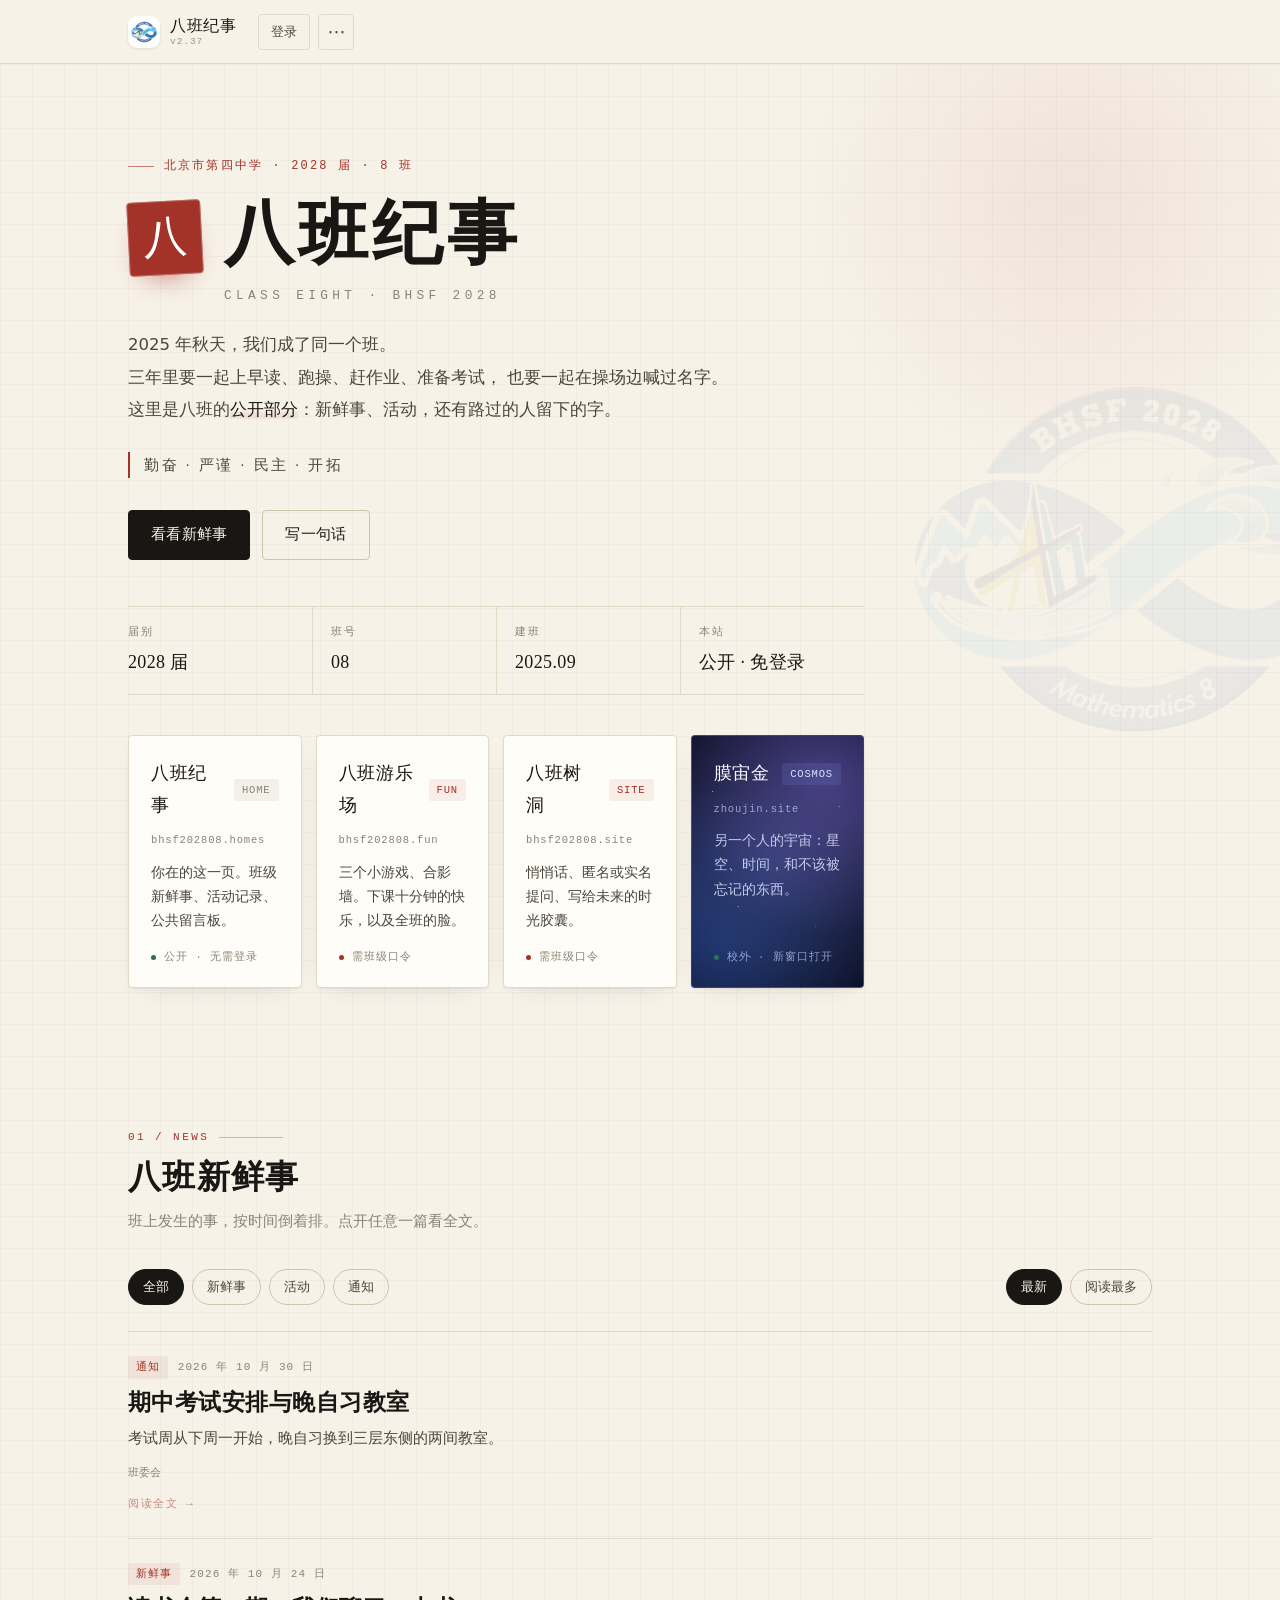
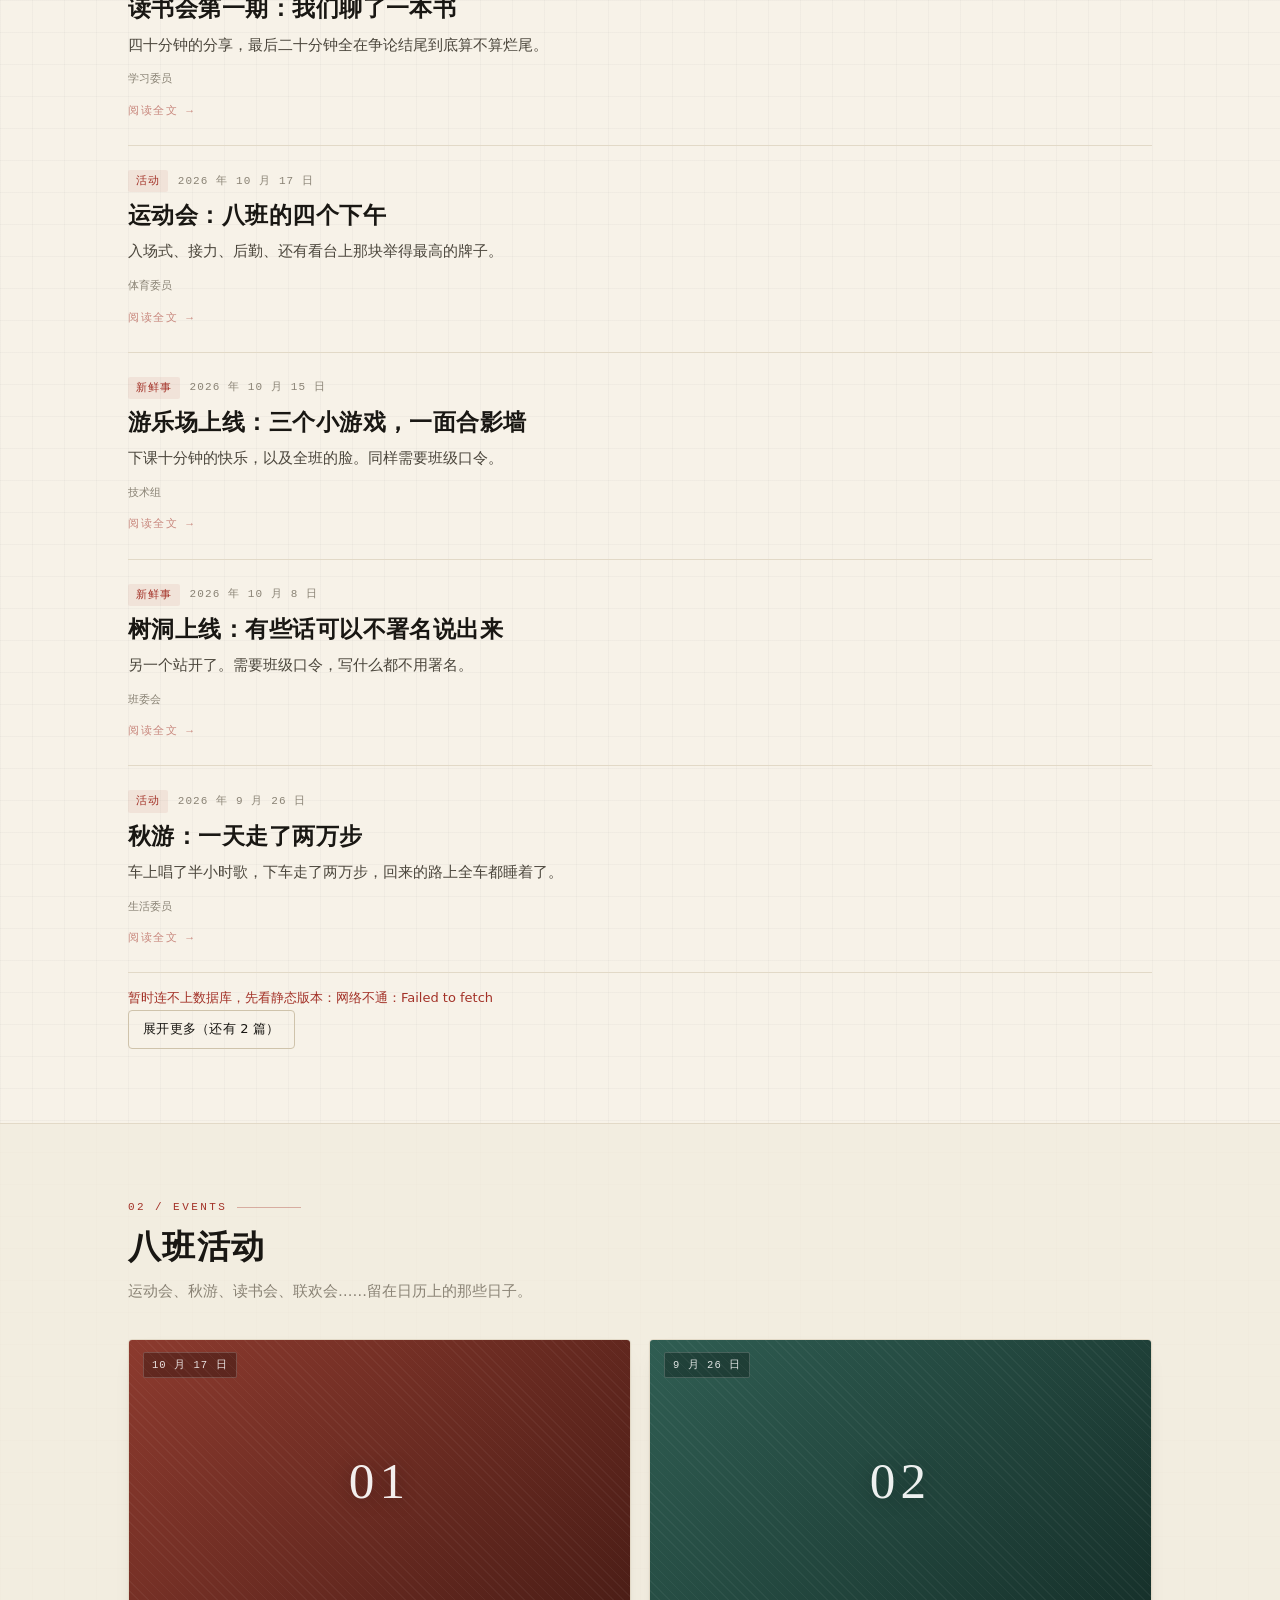
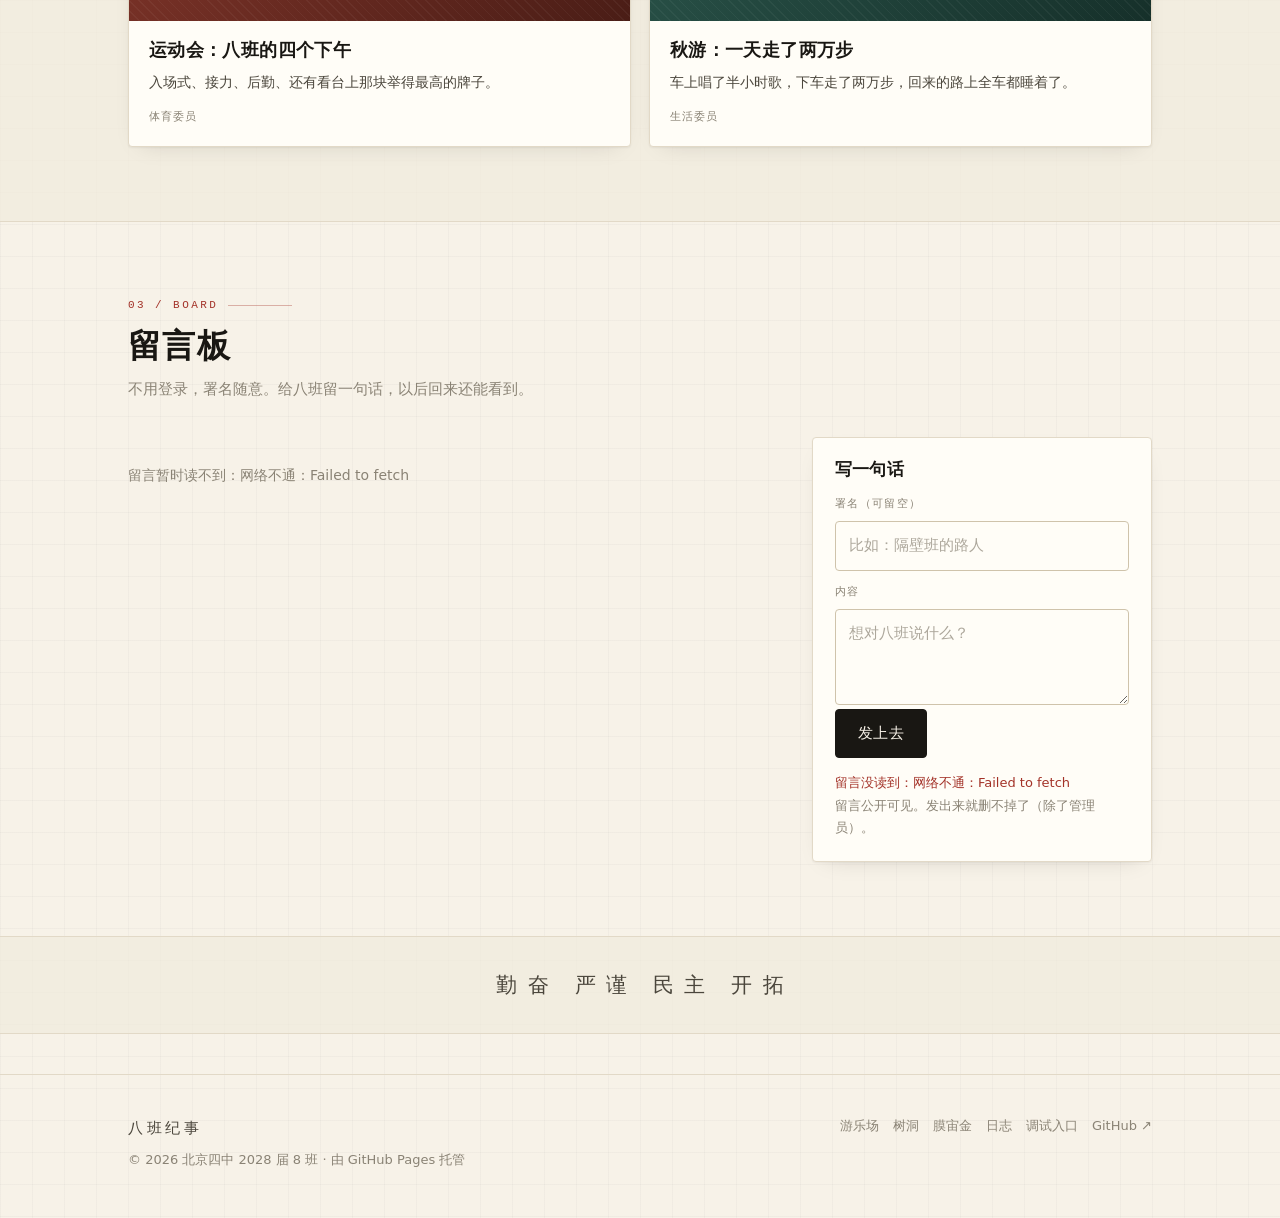
==== commit e42a4036: "update: homes 内容更新" ====
--- a/index.html
+++ b/index.html
@@ -17,17 +17,17 @@
 <meta property="og:locale" content="zh_CN">
 <meta name="twitter:card" content="summary">
 
-<link rel="icon" href="assets/favicon.png?v=20261101f1" type="image/png">
-<link rel="apple-touch-icon" href="assets/icon.png?v=20261101f1">
+<link rel="icon" href="assets/favicon.png?v=20261101f5" type="image/png">
+<link rel="apple-touch-icon" href="assets/icon.png?v=20261101f5">
 <script>
-window.B8_BUILD = '20261101f1';
+window.B8_BUILD = '20261101f5';
 // ?t=<时间戳> 透传到每个资源，配合 /test/ 入口解决缓存
 window.B8_T = (function () {
   var m = (location.search || '').match(/[?&]t=([^&]+)/);
   return m ? '&t=' + encodeURIComponent(m[1]) : '';
 })();
 window.B8_TEST = !!window.B8_T;
-document.write('<link rel="stylesheet" href="assets/styles.css?v=20261101f1' + window.B8_T + '">');
+document.write('<link rel="stylesheet" href="assets/styles.css?v=20261101f5' + window.B8_T + '">');
 </script>
 <script>document.documentElement.classList.add('js');</script>
 </head>
@@ -39,7 +39,7 @@
 <header class="site-header" id="site-header">
   <div class="wrap header-inner">
     <a class="brand" href="#top" aria-label="回到顶部">
-      <img class="brand-mark" src="assets/icon.png?v=20261101f1" alt="" width="30" height="30">
+      <img class="brand-mark" src="assets/icon.png?v=20261101f5" alt="" width="30" height="30">
       <span class="brand-text">
         <span class="brand-name">八班纪事</span>
         <span class="brand-ver" id="brand-ver">v1.0</span>
@@ -84,7 +84,7 @@
 
   <!-- ============ 首屏 ============ -->
   <section class="hero" id="top">
-    <img class="hero-watermark" src="assets/logo.png?v=20261101f1" alt="" aria-hidden="true">
+    <img class="hero-watermark" src="assets/logo.png?v=20261101f5" alt="" aria-hidden="true">
     <div class="wrap">
       <div class="hero-body">
         <p class="eyebrow">北京市第四中学 · 2028 届 · 8 班</p>
@@ -273,7 +273,7 @@
 <script>
 (function () {
   var T = window.B8_T || '';
-  var V = '?v=20261101f1' + T;
+  var V = '?v=20261101f5' + T;
   var list = [
     ['assets/site-config.js', 0],
     ['assets/posts.js', 0],
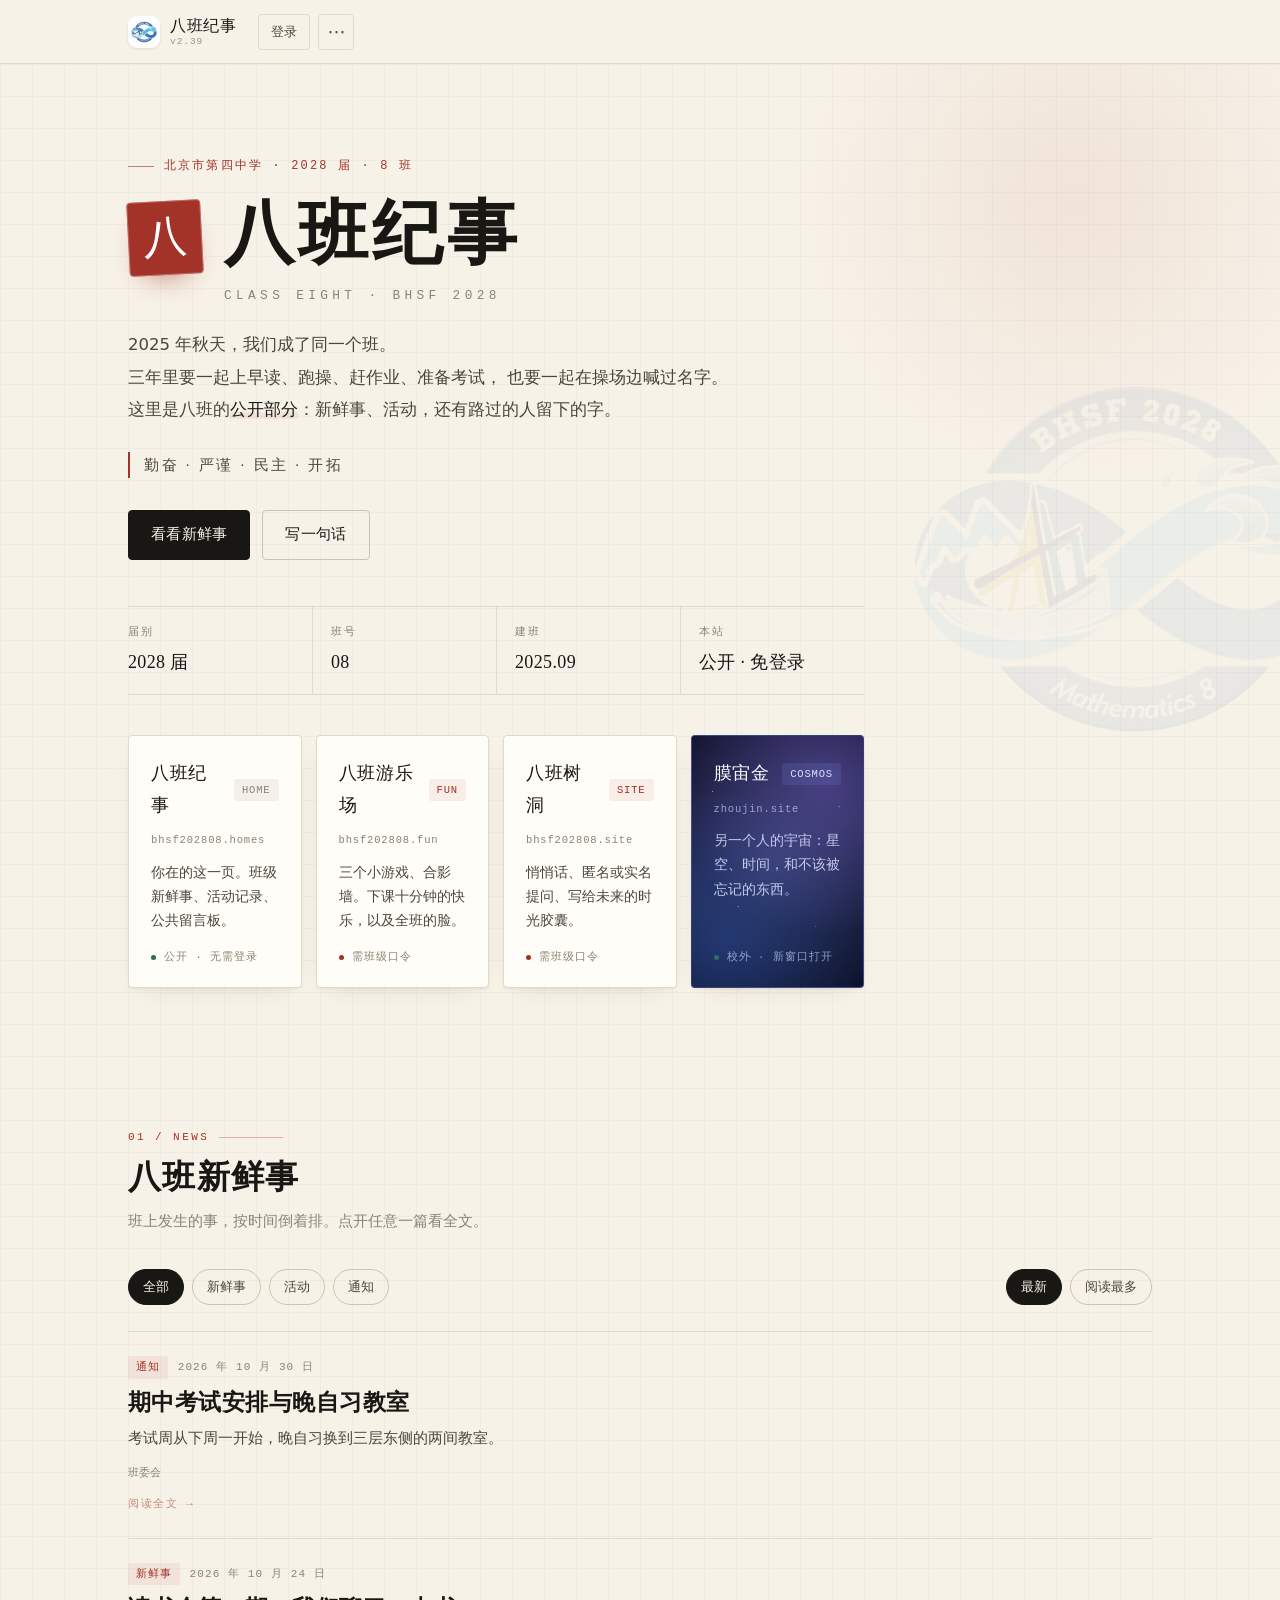
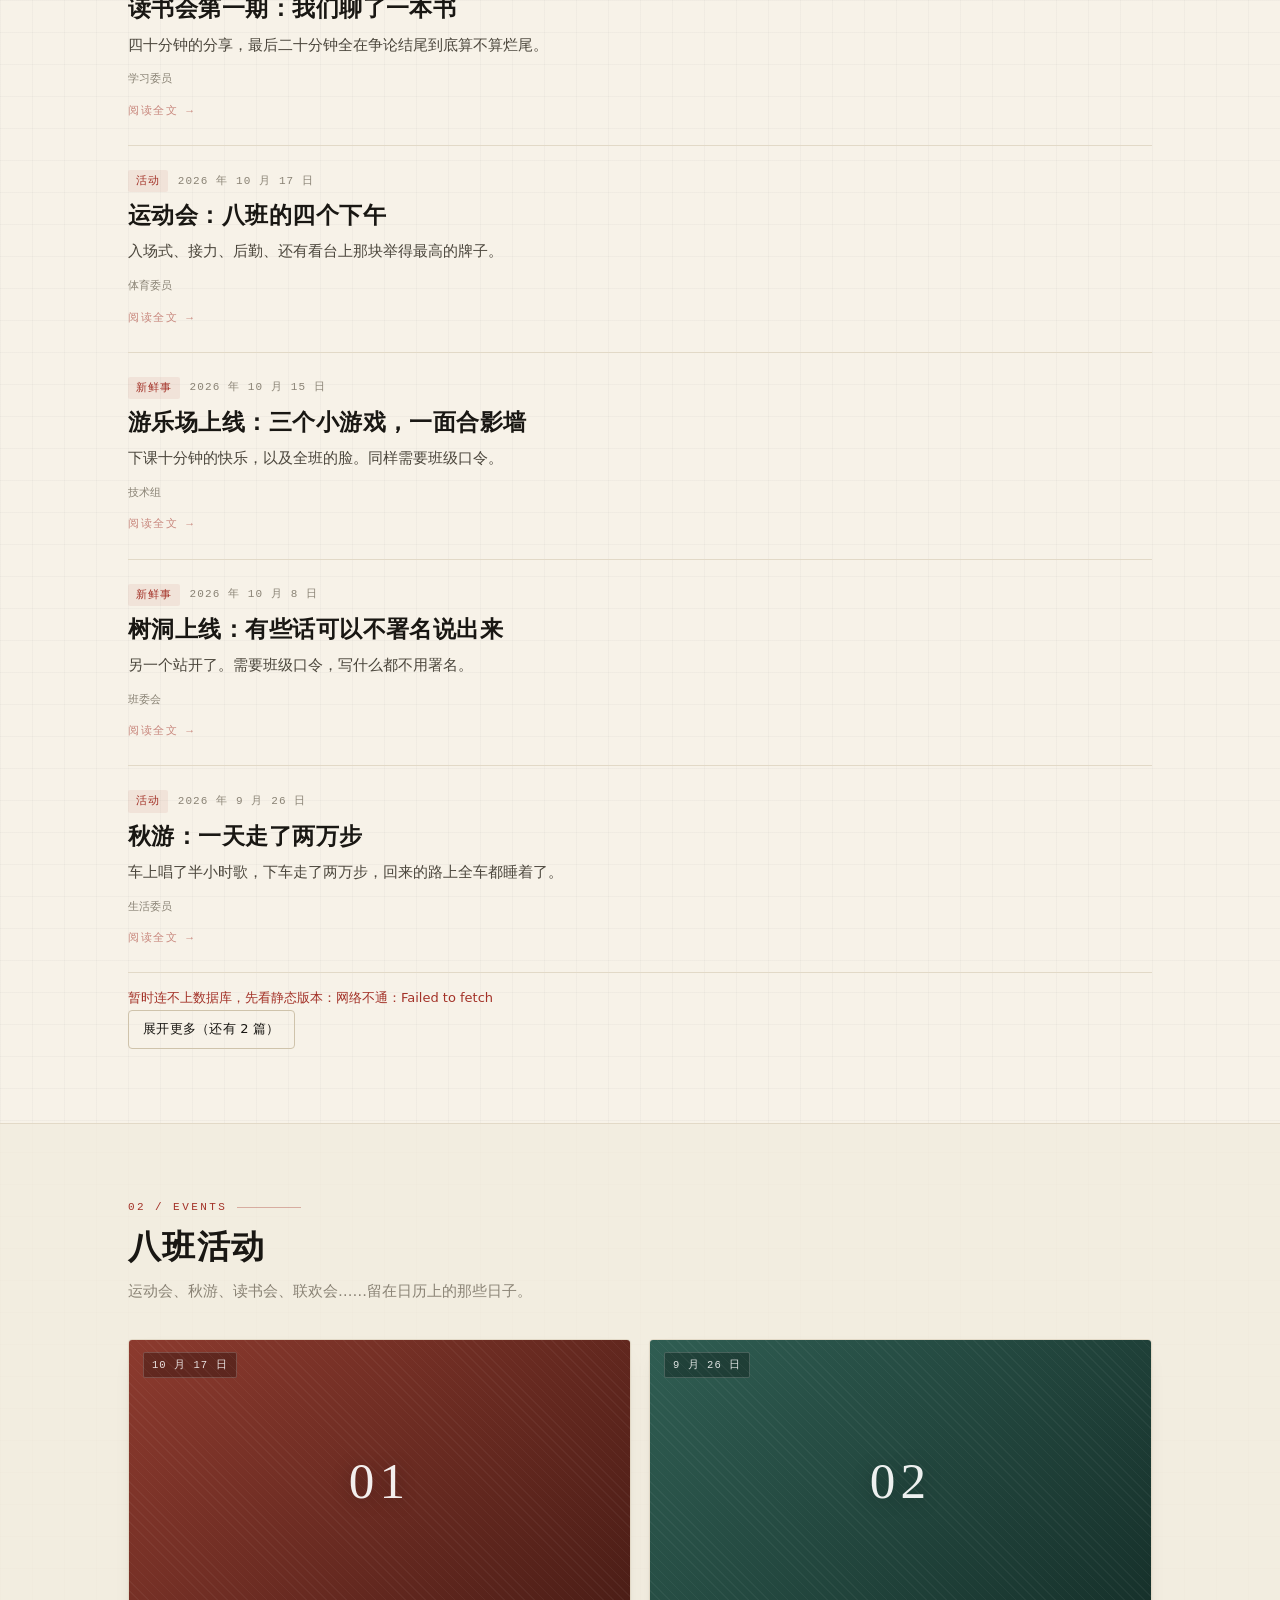
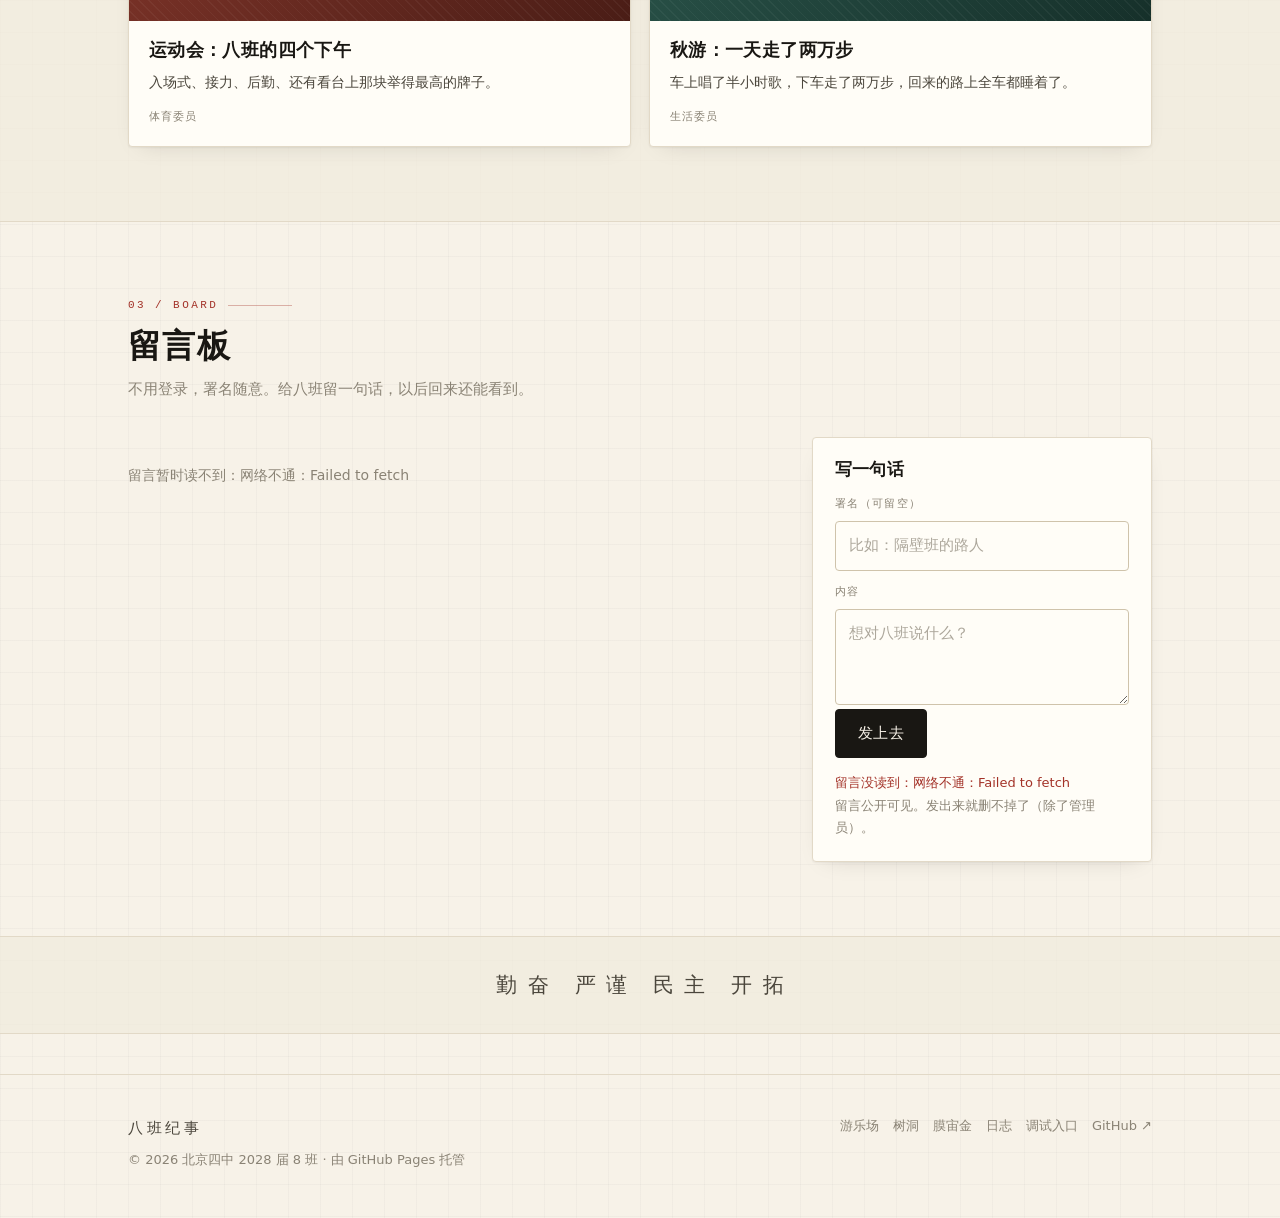
==== commit f93b8bab: "update: homes 内容更新" ====
--- a/index.html
+++ b/index.html
@@ -17,17 +17,17 @@
 <meta property="og:locale" content="zh_CN">
 <meta name="twitter:card" content="summary">
 
-<link rel="icon" href="assets/favicon.png?v=20261101f5" type="image/png">
-<link rel="apple-touch-icon" href="assets/icon.png?v=20261101f5">
+<link rel="icon" href="assets/favicon.png?v=20261101f7" type="image/png">
+<link rel="apple-touch-icon" href="assets/icon.png?v=20261101f7">
 <script>
-window.B8_BUILD = '20261101f5';
+window.B8_BUILD = '20261101f7';
 // ?t=<时间戳> 透传到每个资源，配合 /test/ 入口解决缓存
 window.B8_T = (function () {
   var m = (location.search || '').match(/[?&]t=([^&]+)/);
   return m ? '&t=' + encodeURIComponent(m[1]) : '';
 })();
 window.B8_TEST = !!window.B8_T;
-document.write('<link rel="stylesheet" href="assets/styles.css?v=20261101f5' + window.B8_T + '">');
+document.write('<link rel="stylesheet" href="assets/styles.css?v=20261101f7' + window.B8_T + '">');
 </script>
 <script>document.documentElement.classList.add('js');</script>
 </head>
@@ -39,7 +39,7 @@
 <header class="site-header" id="site-header">
   <div class="wrap header-inner">
     <a class="brand" href="#top" aria-label="回到顶部">
-      <img class="brand-mark" src="assets/icon.png?v=20261101f5" alt="" width="30" height="30">
+      <img class="brand-mark" src="assets/icon.png?v=20261101f7" alt="" width="30" height="30">
       <span class="brand-text">
         <span class="brand-name">八班纪事</span>
         <span class="brand-ver" id="brand-ver">v1.0</span>
@@ -84,7 +84,7 @@
 
   <!-- ============ 首屏 ============ -->
   <section class="hero" id="top">
-    <img class="hero-watermark" src="assets/logo.png?v=20261101f5" alt="" aria-hidden="true">
+    <img class="hero-watermark" src="assets/logo.png?v=20261101f7" alt="" aria-hidden="true">
     <div class="wrap">
       <div class="hero-body">
         <p class="eyebrow">北京市第四中学 · 2028 届 · 8 班</p>
@@ -273,7 +273,7 @@
 <script>
 (function () {
   var T = window.B8_T || '';
-  var V = '?v=20261101f5' + T;
+  var V = '?v=20261101f7' + T;
   var list = [
     ['assets/site-config.js', 0],
     ['assets/posts.js', 0],
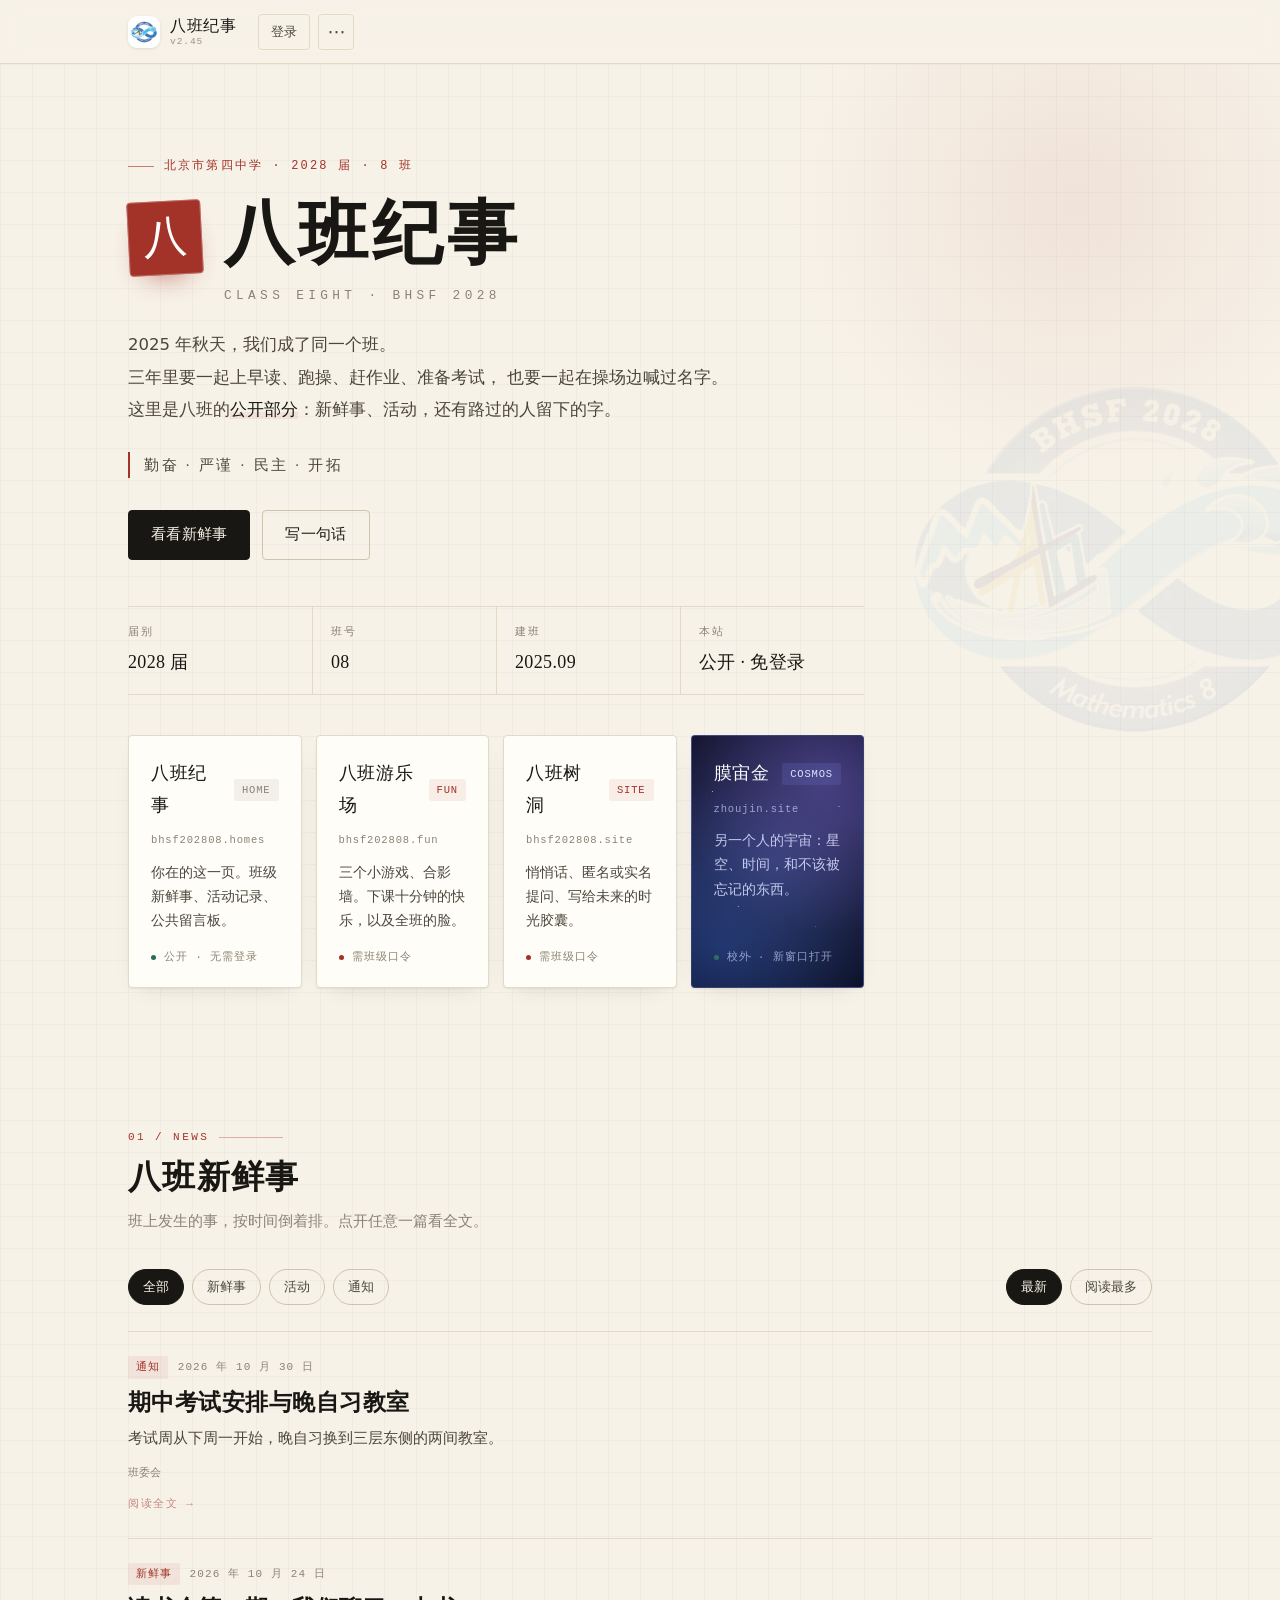
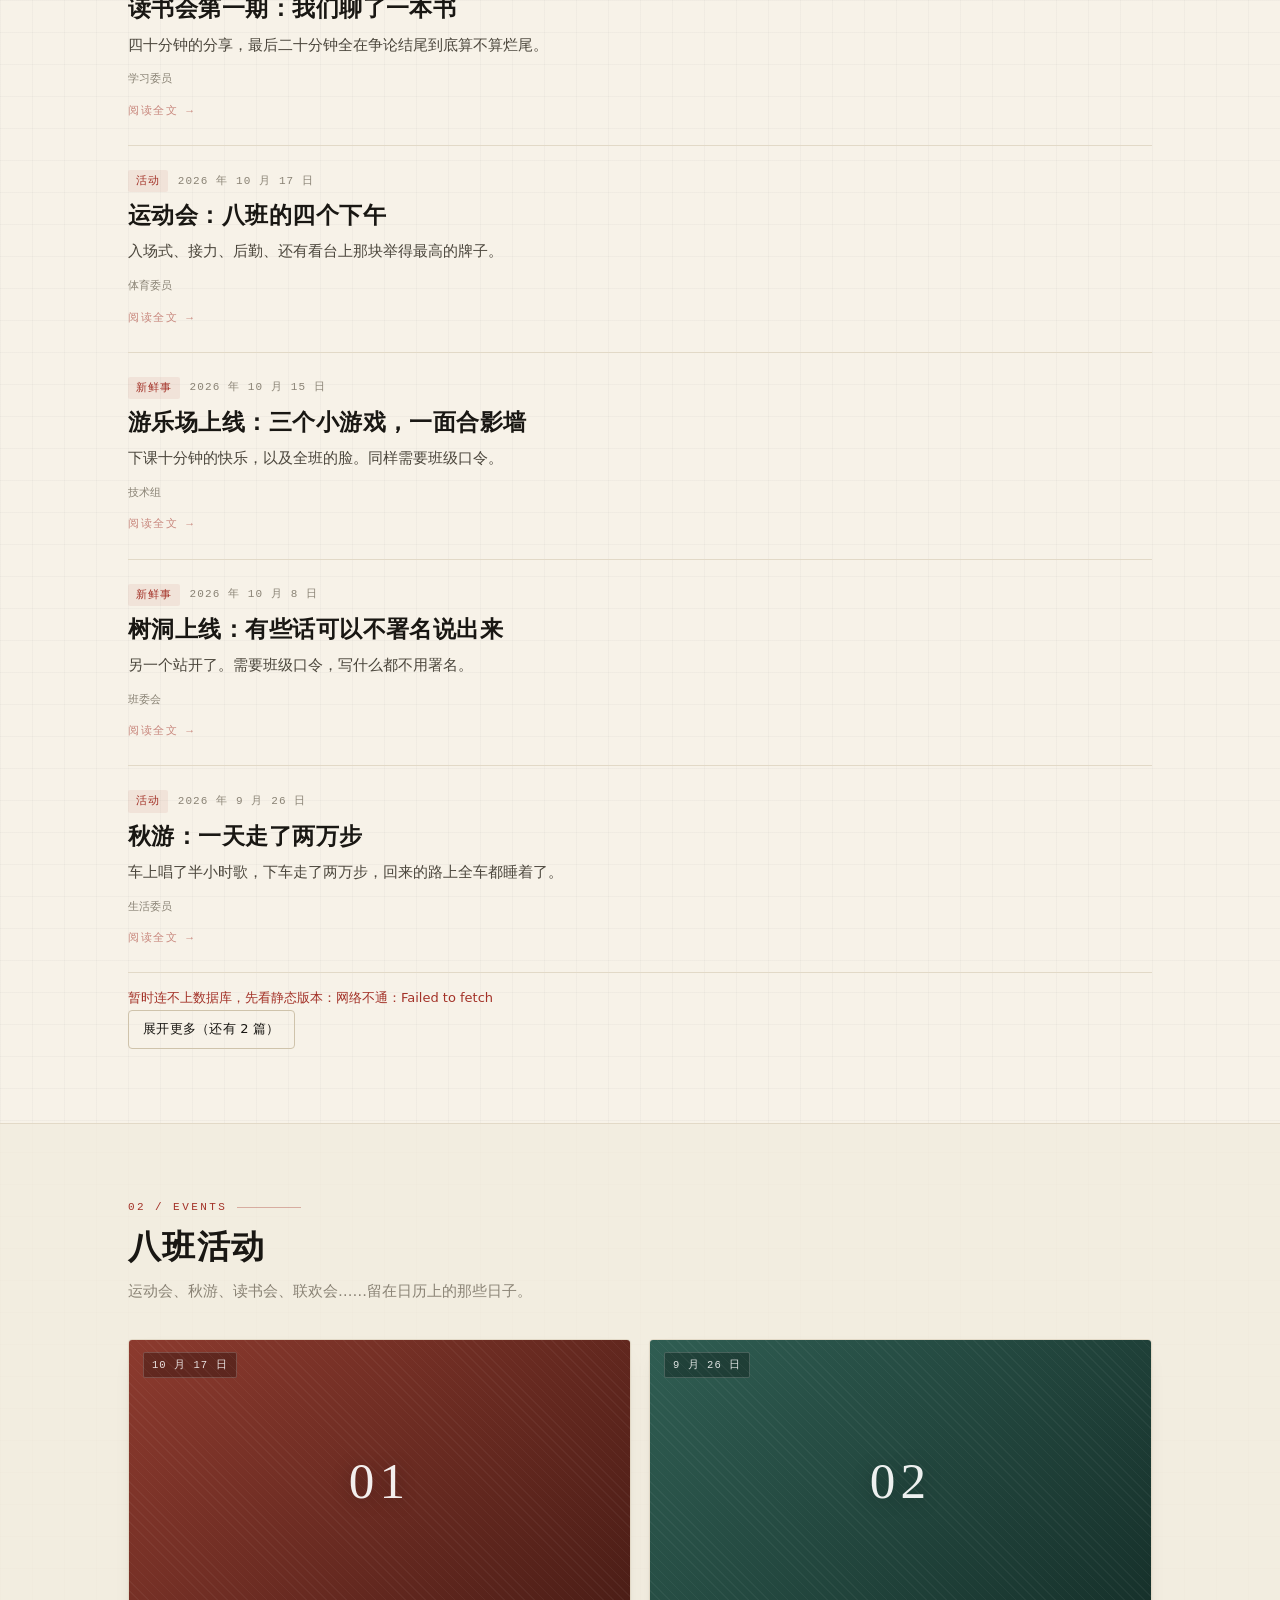
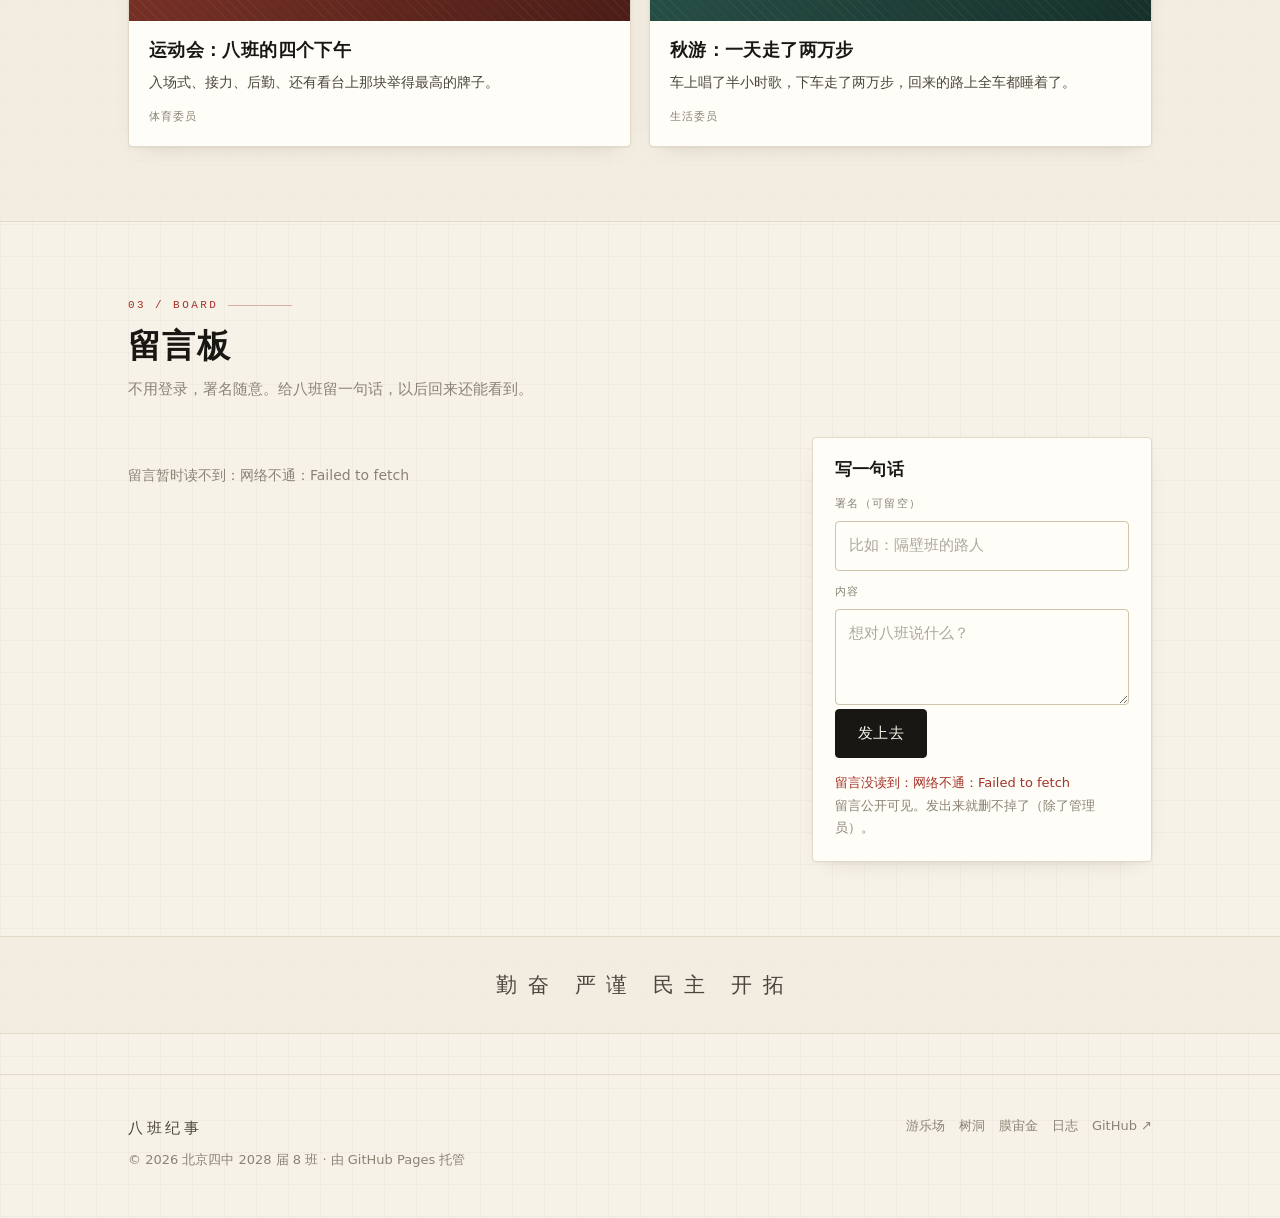
==== commit 07f33fa9: "update: homes 内容更新" ====
--- a/index.html
+++ b/index.html
@@ -17,17 +17,17 @@
 <meta property="og:locale" content="zh_CN">
 <meta name="twitter:card" content="summary">
 
-<link rel="icon" href="assets/favicon.png?v=20261101f7" type="image/png">
-<link rel="apple-touch-icon" href="assets/icon.png?v=20261101f7">
+<link rel="icon" href="assets/favicon.png?v=20261101g4" type="image/png">
+<link rel="apple-touch-icon" href="assets/icon.png?v=20261101g4">
 <script>
-window.B8_BUILD = '20261101f7';
-// ?t=<时间戳> 透传到每个资源，配合 /test/ 入口解决缓存
+window.B8_BUILD = '20261101g4';
+// ?t=<时间戳> 透传到每个资源，解决 GitHub Pages 缓存
 window.B8_T = (function () {
   var m = (location.search || '').match(/[?&]t=([^&]+)/);
   return m ? '&t=' + encodeURIComponent(m[1]) : '';
 })();
 window.B8_TEST = !!window.B8_T;
-document.write('<link rel="stylesheet" href="assets/styles.css?v=20261101f7' + window.B8_T + '">');
+document.write('<link rel="stylesheet" href="assets/styles.css?v=20261101g4' + window.B8_T + '">');
 </script>
 <script>document.documentElement.classList.add('js');</script>
 </head>
@@ -39,7 +39,7 @@
 <header class="site-header" id="site-header">
   <div class="wrap header-inner">
     <a class="brand" href="#top" aria-label="回到顶部">
-      <img class="brand-mark" src="assets/icon.png?v=20261101f7" alt="" width="30" height="30">
+      <img class="brand-mark" src="assets/icon.png?v=20261101g4" alt="" width="30" height="30">
       <span class="brand-text">
         <span class="brand-name">八班纪事</span>
         <span class="brand-ver" id="brand-ver">v1.0</span>
@@ -62,7 +62,6 @@
                 aria-expanded="false" aria-label="更多">⋯</button>
         <div class="more-menu" id="more-menu" hidden>
           <button type="button" id="admin-open" hidden>管理后台</button>
-          <a href="test/">调试入口</a>
           <span class="menu-sep"></span>
           <a href="//bhsf202808.fun/">八班游乐场 ↗</a>
           <a href="//bhsf202808.site/">八班树洞 ↗</a>
@@ -77,14 +76,14 @@
 </header>
 
 <div class="build-banner" id="build-banner" hidden>
-  <span class="build-test">TEST</span> 调试模式 · 所有资源都已绕过缓存
+  <span class="build-test">CACHE</span> 缓存绕过模式 · 本次加载不读旧缓存
 </div>
 
 <main id="main">
 
   <!-- ============ 首屏 ============ -->
   <section class="hero" id="top">
-    <img class="hero-watermark" src="assets/logo.png?v=20261101f7" alt="" aria-hidden="true">
+    <img class="hero-watermark" src="assets/logo.webp?v=20261101g4" alt="" aria-hidden="true">
     <div class="wrap">
       <div class="hero-body">
         <p class="eyebrow">北京市第四中学 · 2028 届 · 8 班</p>
@@ -263,7 +262,6 @@
       <a href="//bhsf202808.site/">树洞</a>
       <a href="https://zhoujin.site/" target="_blank" rel="noopener">膜宙金</a>
       <a href="log.html">日志</a>
-      <a href="test/">调试入口</a>
       <a href="https://github.com/aabb16380" target="_blank">GitHub ↗</a>
     </nav>
   </div>
@@ -273,15 +271,14 @@
 <script>
 (function () {
   var T = window.B8_T || '';
-  var V = '?v=20261101f7' + T;
+  var V = '?v=20261101g4' + T;
   var list = [
     ['assets/site-config.js', 0],
     ['assets/posts.js', 0],
     ['assets/content.js', 0],
     ['assets/main.js', 1],
     ['assets/sb.js', 1],
-    ['assets/auth.js', 1],
-    ['assets/console.js', 1],
+    ['assets/auth.js', 1],
     ['assets/posts-render.js', 1],
     ['assets/guestbook.js', 1],
     ['assets/admin.js', 1]
--- a/assets/styles.css
+++ b/assets/styles.css
@@ -1221,6 +1221,34 @@
 
 .console-row.is-off { opacity: 0.55; }
 .console-main { min-width: 0; }
+
+/* 最近删除：左边一张小图，右边是照片和删除者信息 */
+.console-row.is-del {
+  grid-template-columns: 56px minmax(0, 1fr);
+  align-items: start;
+}
+
+.console-thumb {
+  display: block;
+  width: 56px;
+  height: 56px;
+  object-fit: cover;
+  border-radius: 6px;
+  border: 1px solid var(--line);
+  background: var(--paper-2);
+}
+
+.console-thumb.is-empty {
+  display: grid;
+  place-items: center;
+  font-family: var(--mono);
+  font-size: 9px;
+  color: var(--ink-3);
+}
+
+.console-row.is-del .console-title { font-family: var(--serif); }
+.console-row.is-del .console-meta b { color: var(--ink); }
+.console-row.is-del .console-meta a { color: var(--seal); }
 
 .console-title {
   display: flex;
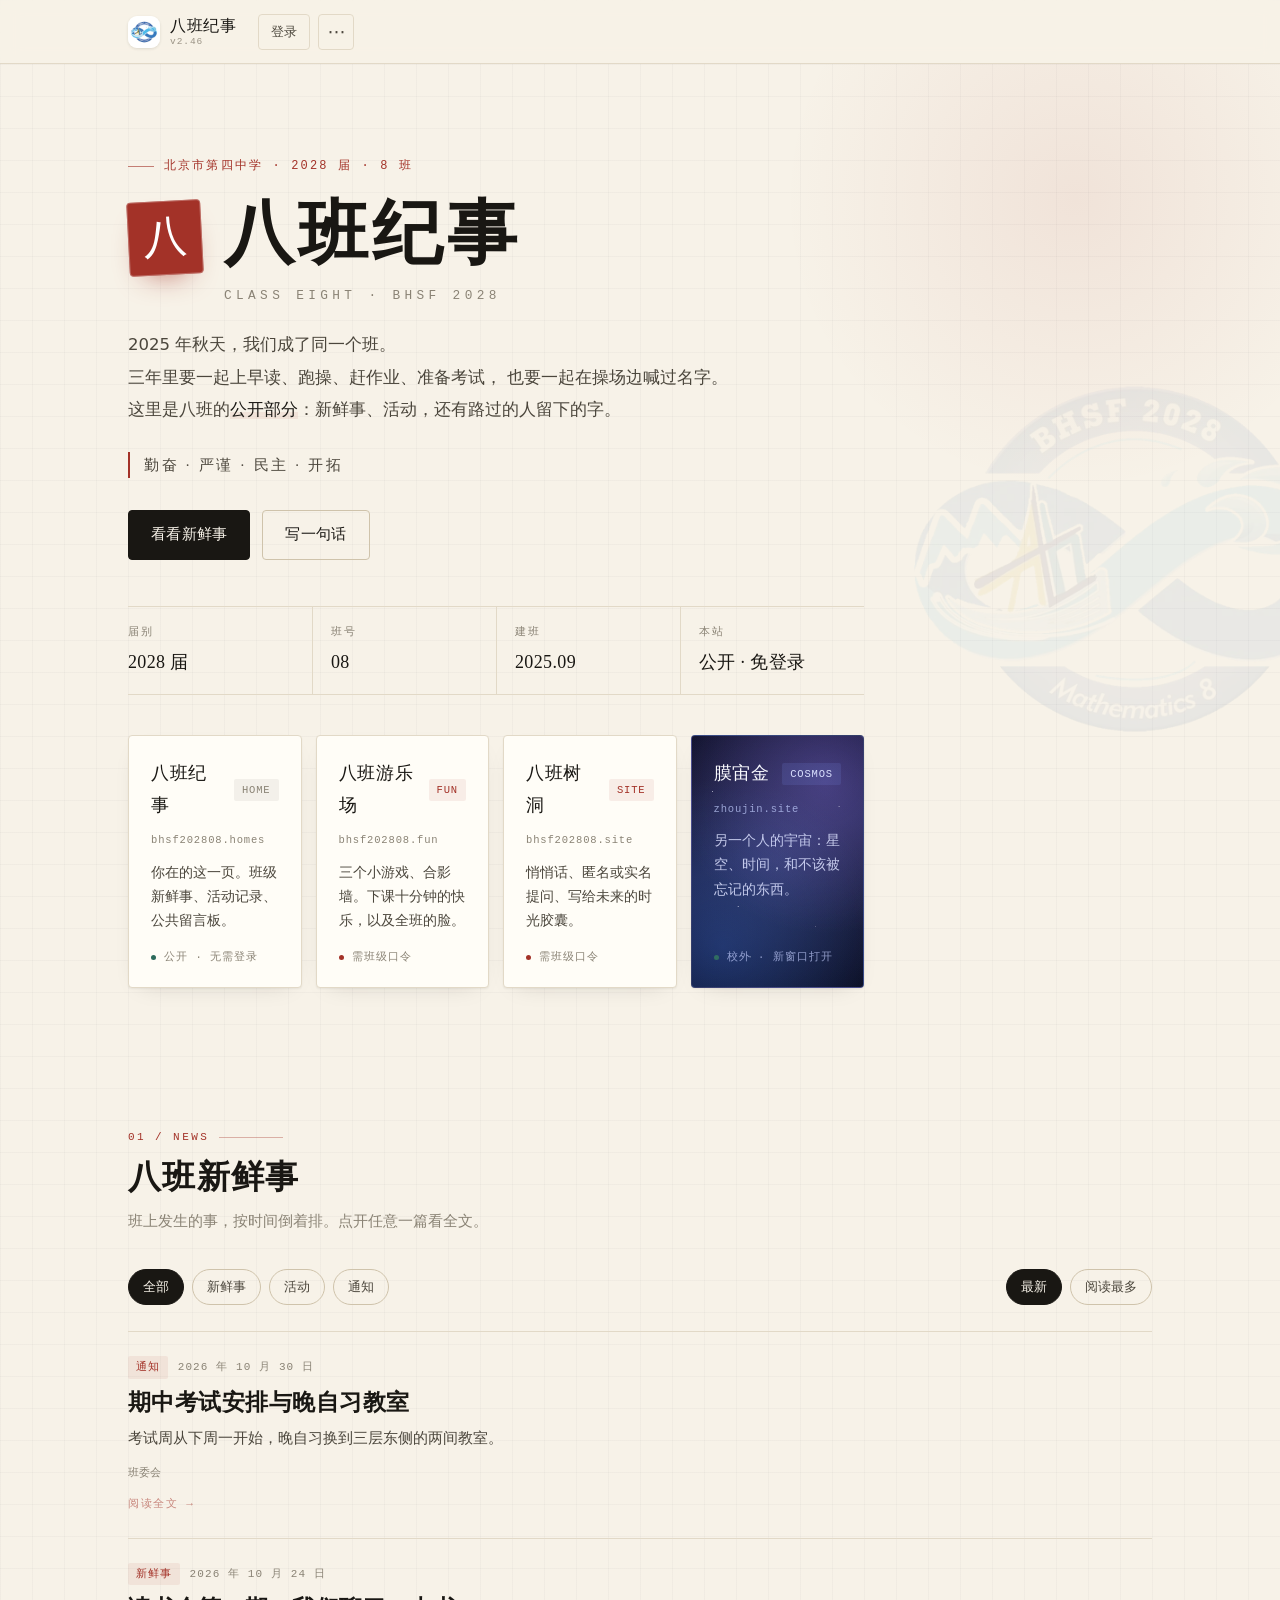
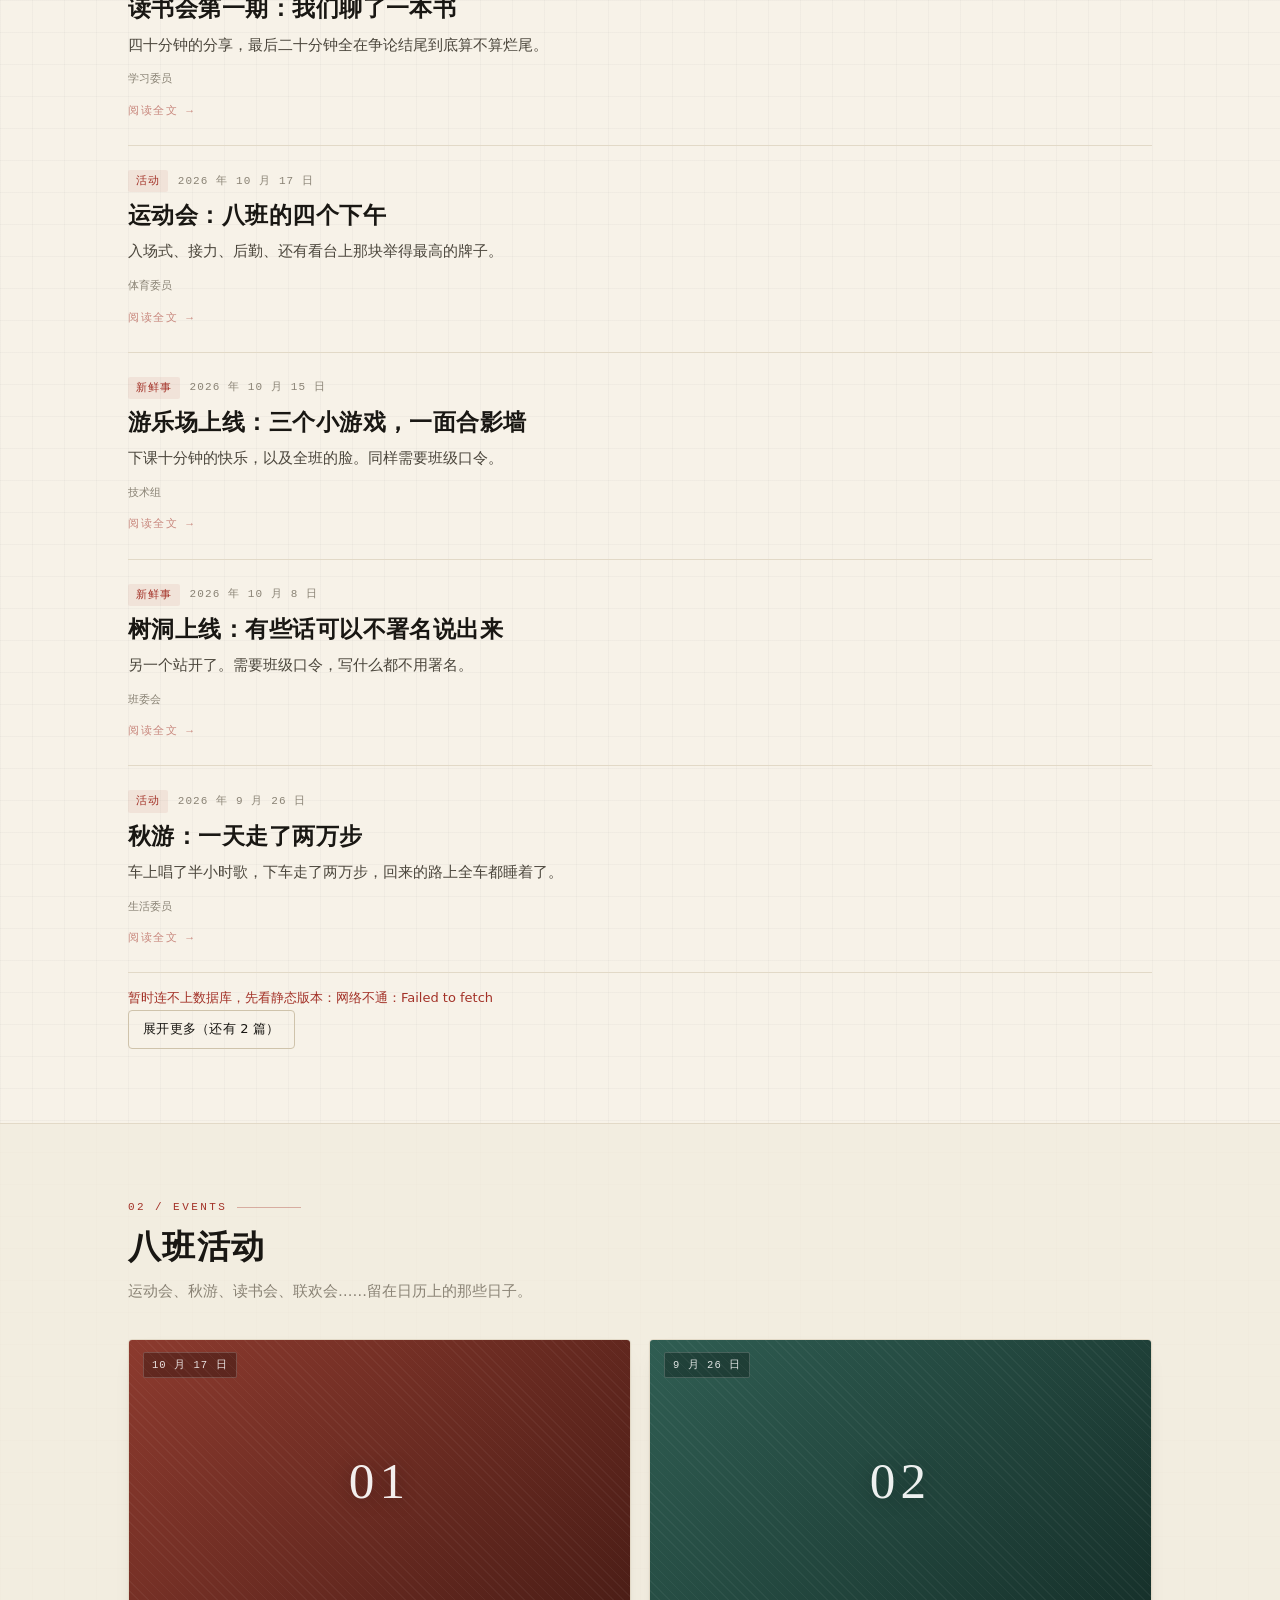
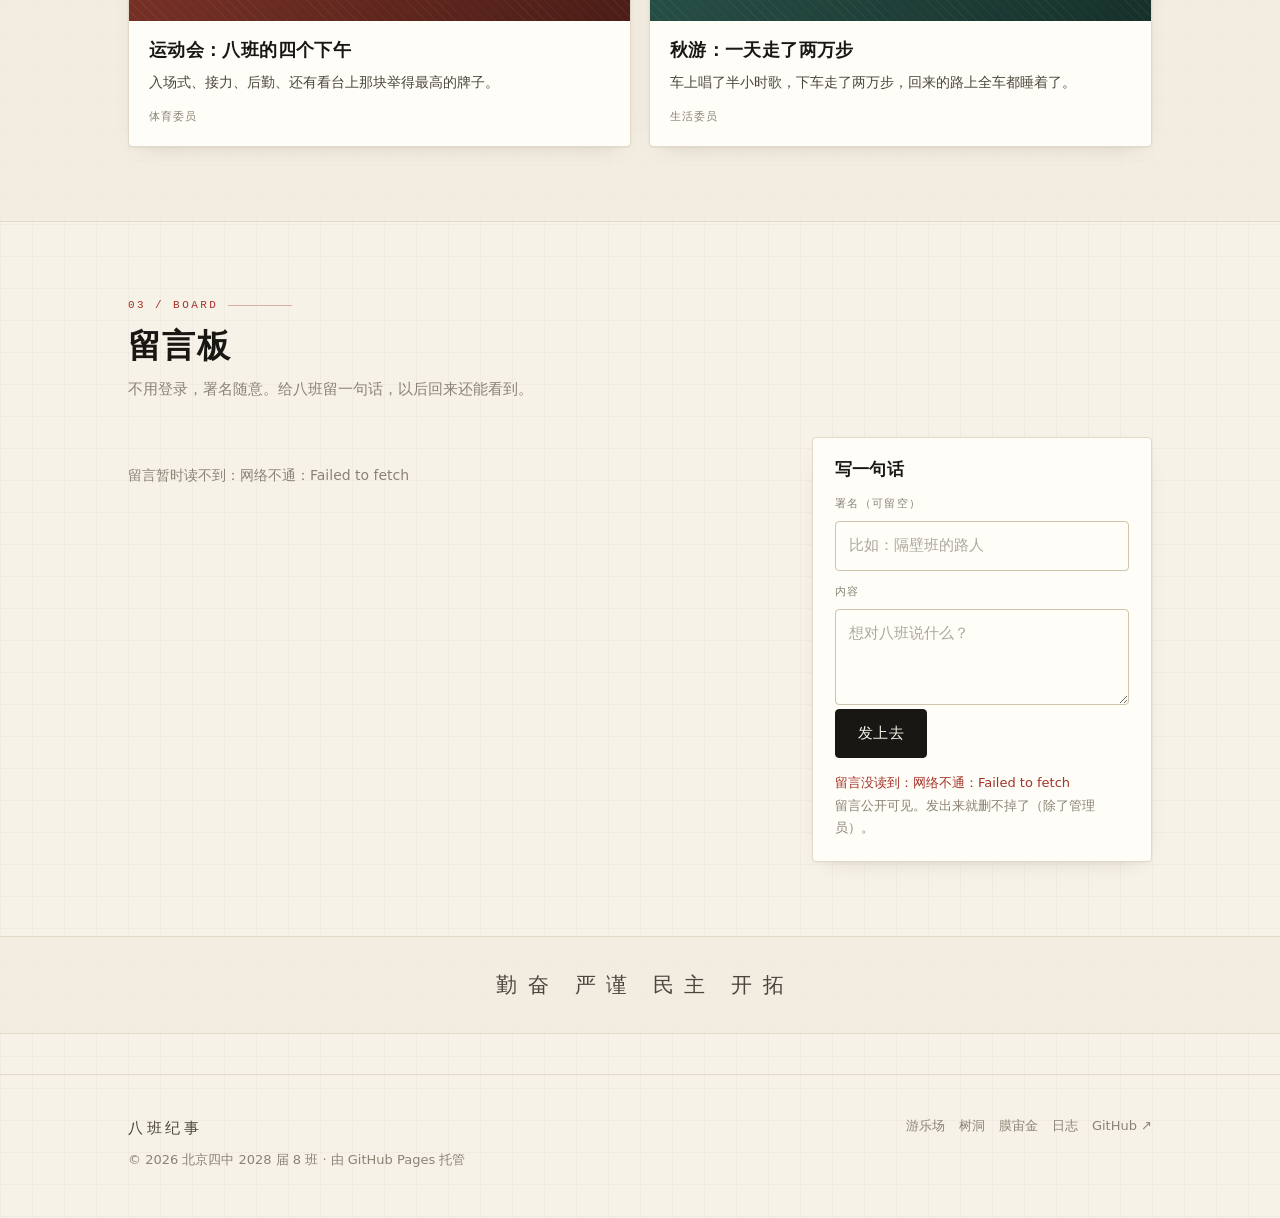
==== commit 3f439fa9: "update: homes 内容更新" ====
--- a/index.html
+++ b/index.html
@@ -17,17 +17,17 @@
 <meta property="og:locale" content="zh_CN">
 <meta name="twitter:card" content="summary">
 
-<link rel="icon" href="assets/favicon.png?v=20261101g4" type="image/png">
-<link rel="apple-touch-icon" href="assets/icon.png?v=20261101g4">
+<link rel="icon" href="assets/favicon.png?v=20261101g5" type="image/png">
+<link rel="apple-touch-icon" href="assets/icon.png?v=20261101g5">
 <script>
-window.B8_BUILD = '20261101g4';
+window.B8_BUILD = '20261101g5';
 // ?t=<时间戳> 透传到每个资源，解决 GitHub Pages 缓存
 window.B8_T = (function () {
   var m = (location.search || '').match(/[?&]t=([^&]+)/);
   return m ? '&t=' + encodeURIComponent(m[1]) : '';
 })();
 window.B8_TEST = !!window.B8_T;
-document.write('<link rel="stylesheet" href="assets/styles.css?v=20261101g4' + window.B8_T + '">');
+document.write('<link rel="stylesheet" href="assets/styles.css?v=20261101g5' + window.B8_T + '">');
 </script>
 <script>document.documentElement.classList.add('js');</script>
 </head>
@@ -39,7 +39,7 @@
 <header class="site-header" id="site-header">
   <div class="wrap header-inner">
     <a class="brand" href="#top" aria-label="回到顶部">
-      <img class="brand-mark" src="assets/icon.png?v=20261101g4" alt="" width="30" height="30">
+      <img class="brand-mark" src="assets/icon.png?v=20261101g5" alt="" width="30" height="30">
       <span class="brand-text">
         <span class="brand-name">八班纪事</span>
         <span class="brand-ver" id="brand-ver">v1.0</span>
@@ -83,7 +83,7 @@
 
   <!-- ============ 首屏 ============ -->
   <section class="hero" id="top">
-    <img class="hero-watermark" src="assets/logo.webp?v=20261101g4" alt="" aria-hidden="true">
+    <img class="hero-watermark" src="assets/logo.webp?v=20261101g5" alt="" aria-hidden="true">
     <div class="wrap">
       <div class="hero-body">
         <p class="eyebrow">北京市第四中学 · 2028 届 · 8 班</p>
@@ -271,7 +271,7 @@
 <script>
 (function () {
   var T = window.B8_T || '';
-  var V = '?v=20261101g4' + T;
+  var V = '?v=20261101g5' + T;
   var list = [
     ['assets/site-config.js', 0],
     ['assets/posts.js', 0],
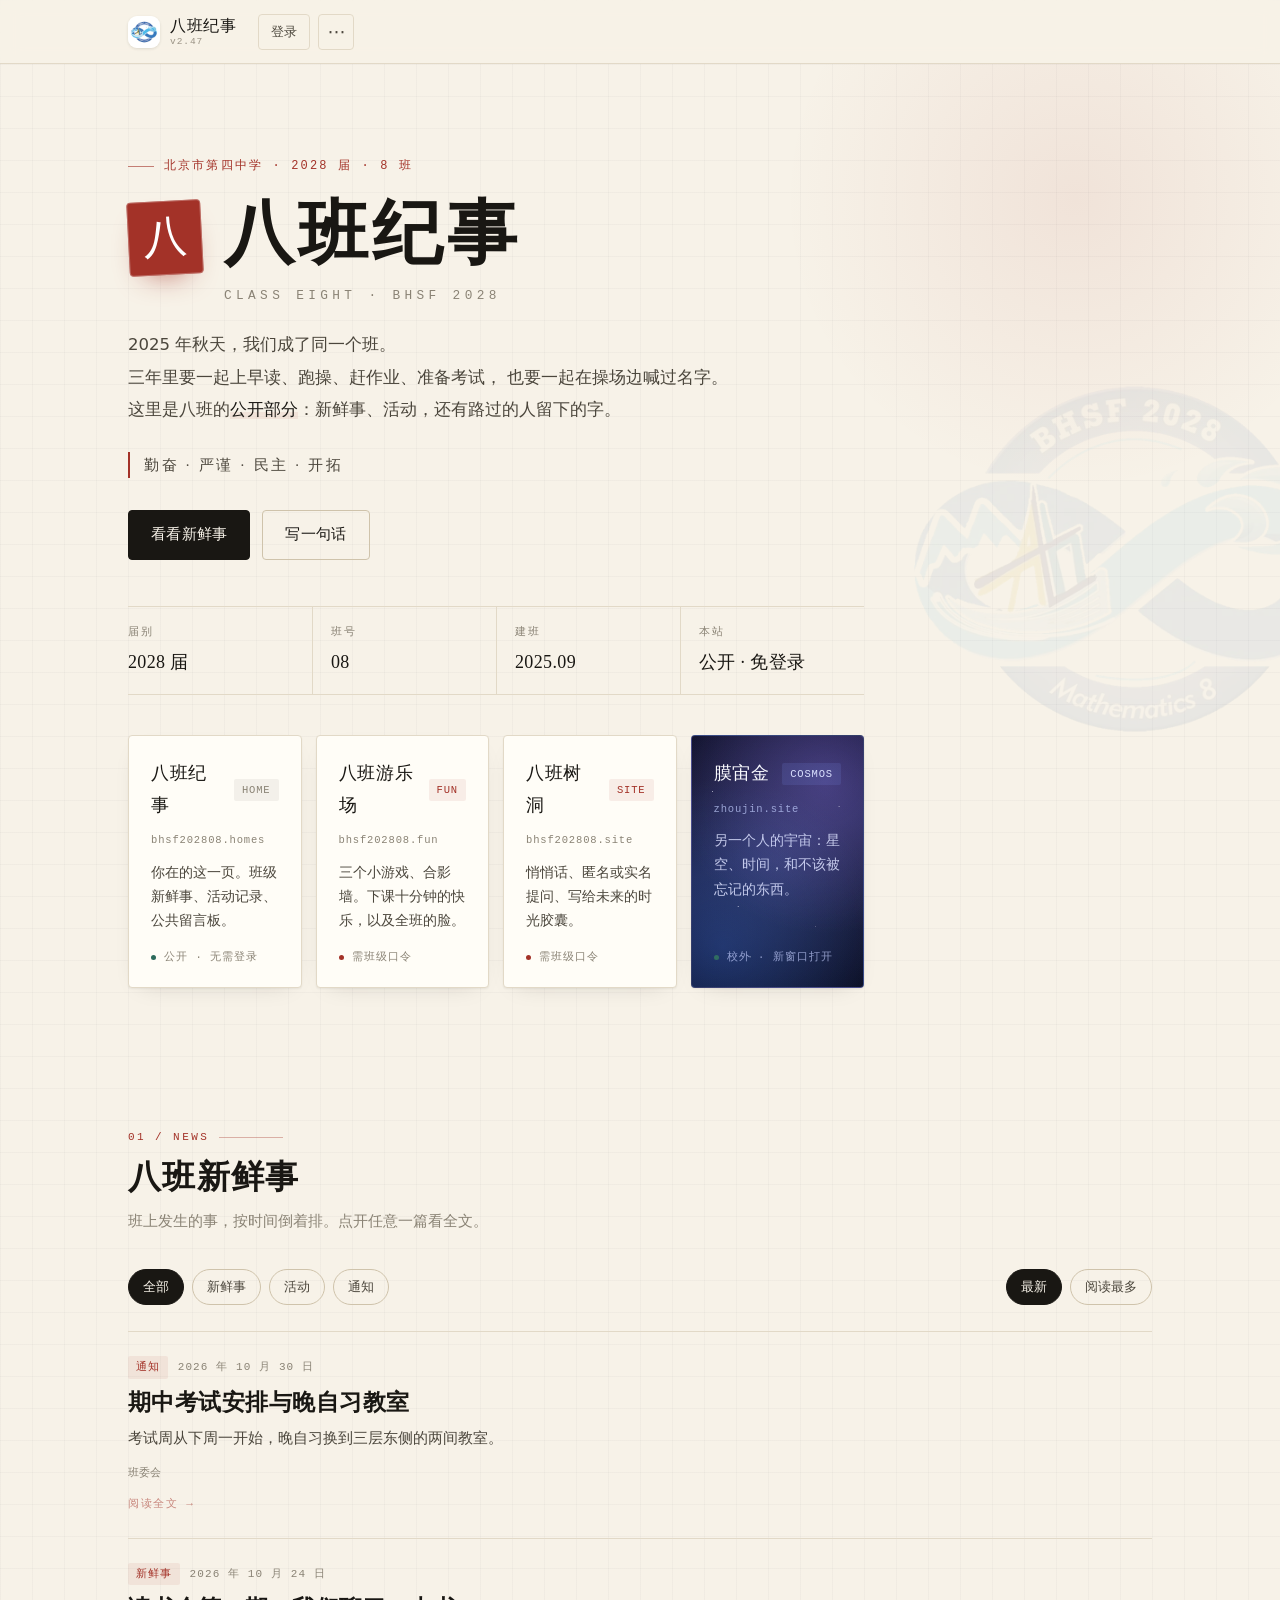
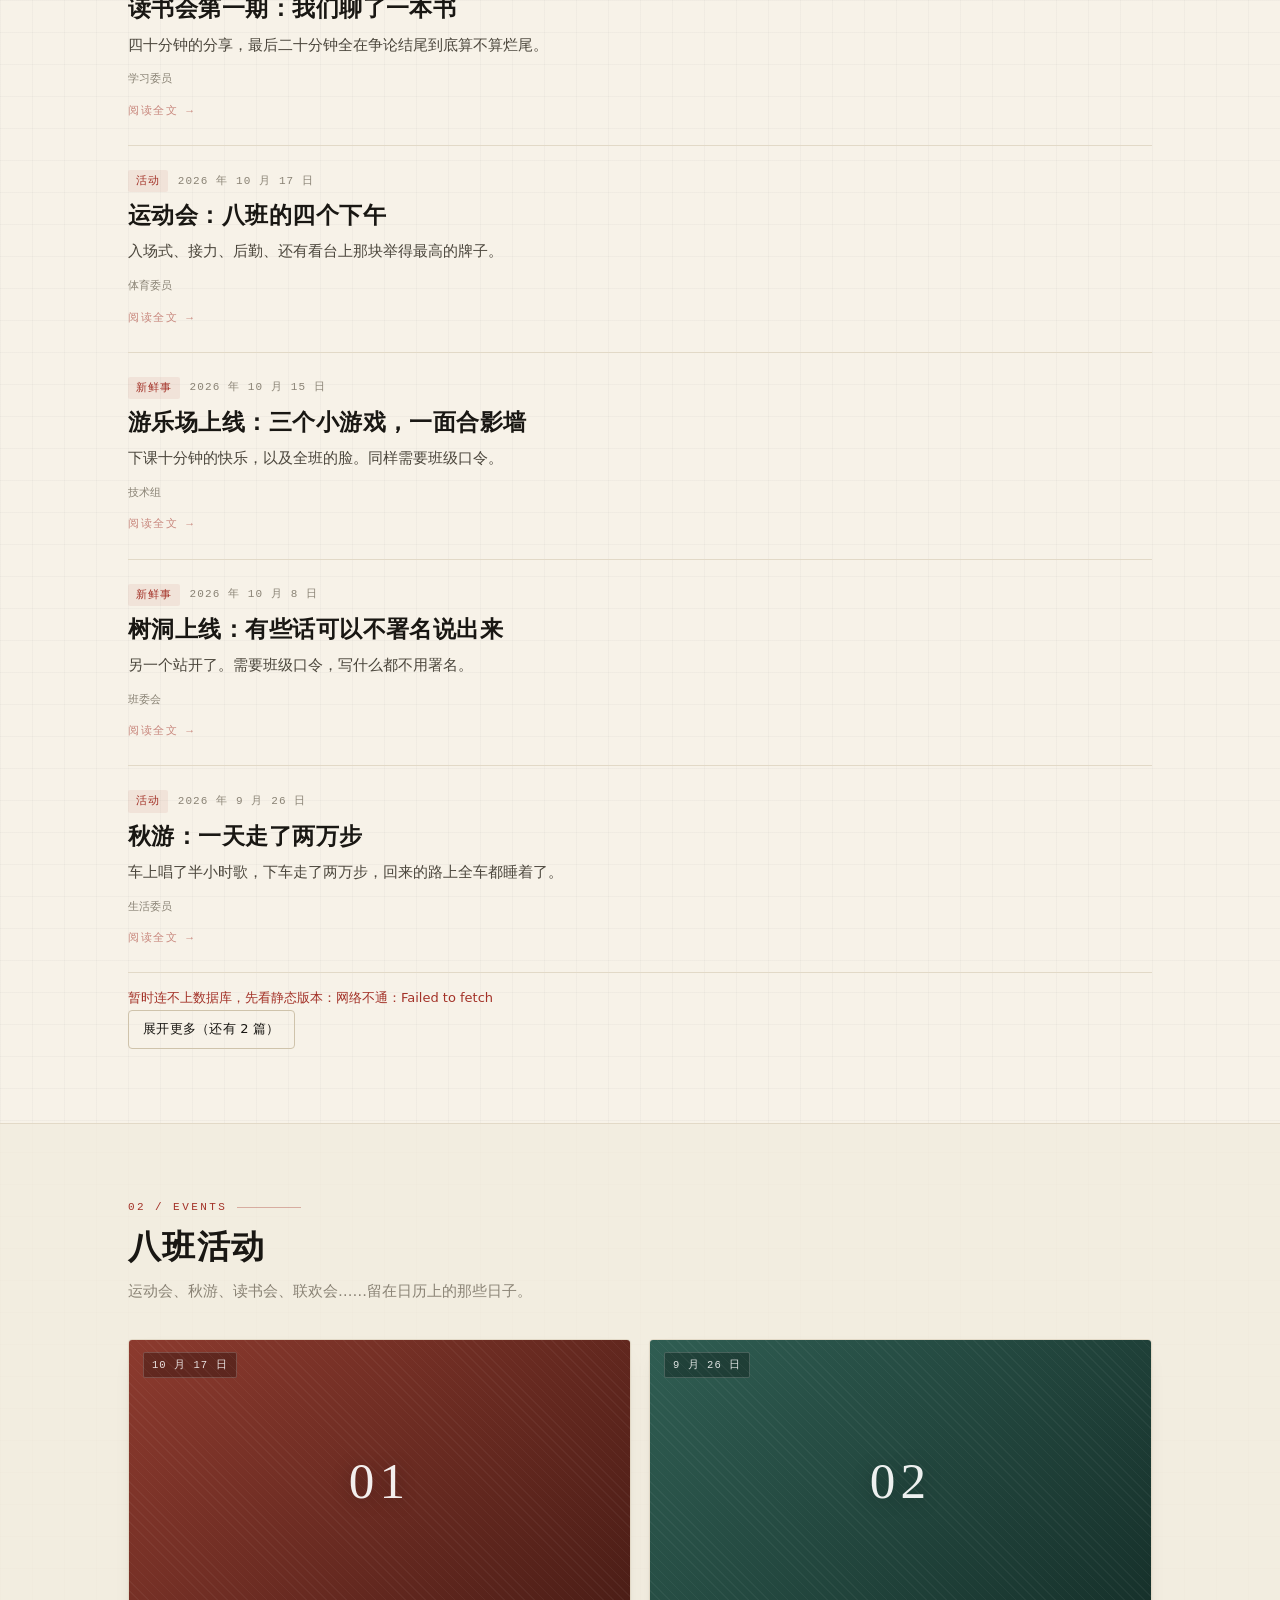
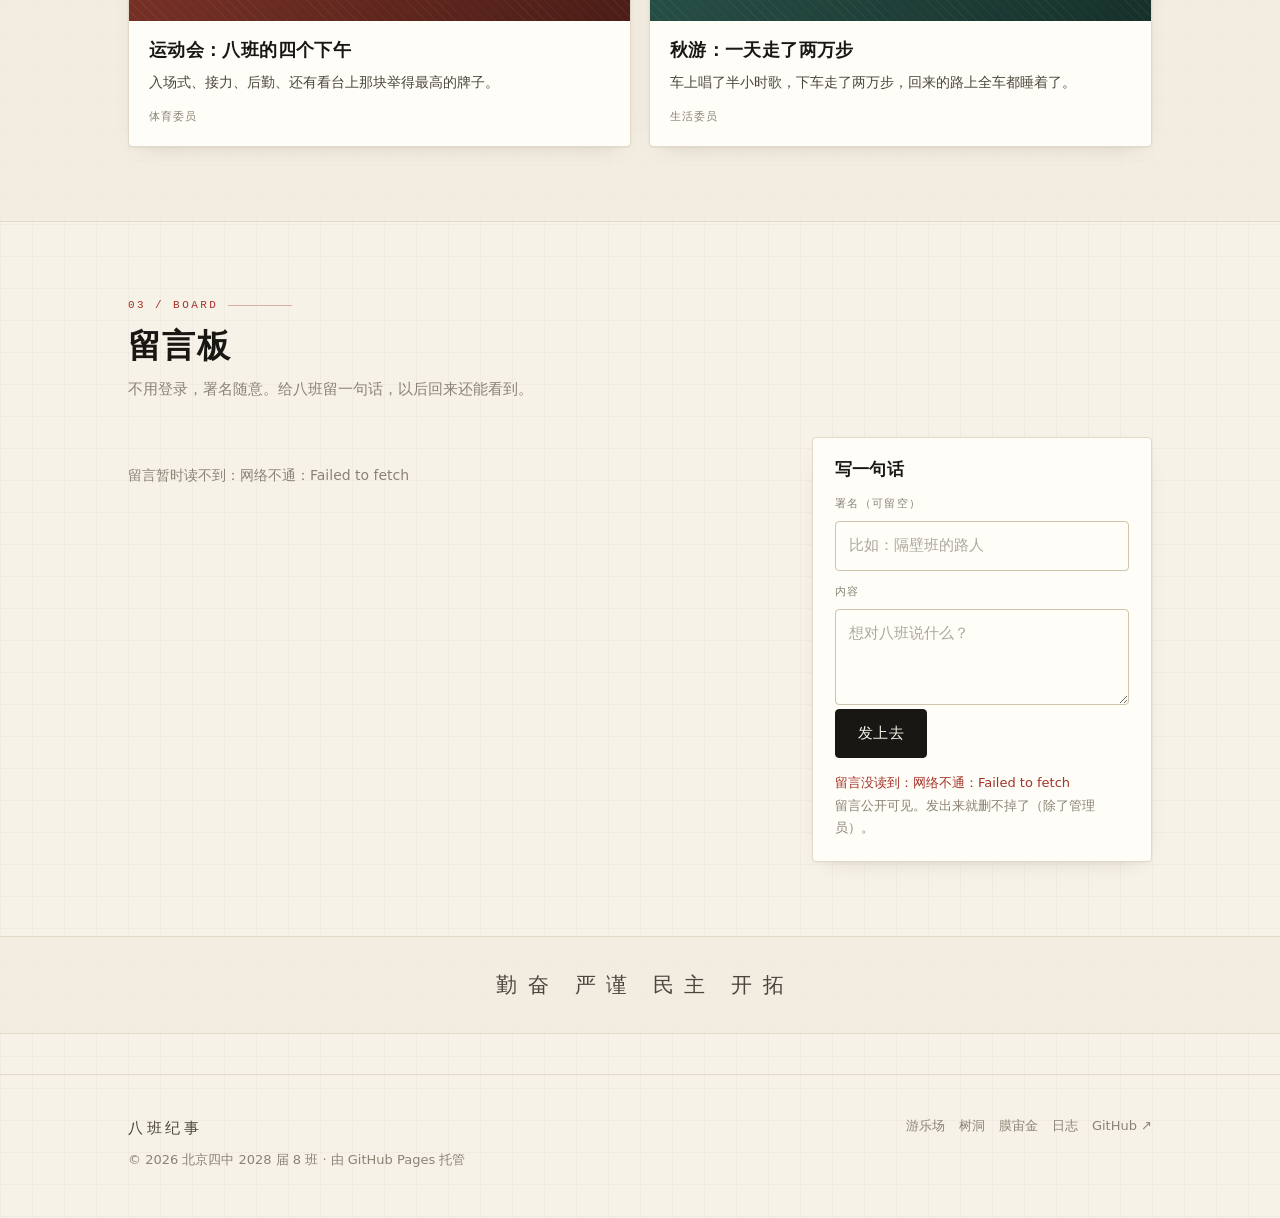
==== commit b34e5ac5: "update: homes 内容更新" ====
--- a/index.html
+++ b/index.html
@@ -17,17 +17,17 @@
 <meta property="og:locale" content="zh_CN">
 <meta name="twitter:card" content="summary">
 
-<link rel="icon" href="assets/favicon.png?v=20261101g5" type="image/png">
-<link rel="apple-touch-icon" href="assets/icon.png?v=20261101g5">
+<link rel="icon" href="assets/favicon.png?v=20261101g6" type="image/png">
+<link rel="apple-touch-icon" href="assets/icon.png?v=20261101g6">
 <script>
-window.B8_BUILD = '20261101g5';
+window.B8_BUILD = '20261101g6';
 // ?t=<时间戳> 透传到每个资源，解决 GitHub Pages 缓存
 window.B8_T = (function () {
   var m = (location.search || '').match(/[?&]t=([^&]+)/);
   return m ? '&t=' + encodeURIComponent(m[1]) : '';
 })();
 window.B8_TEST = !!window.B8_T;
-document.write('<link rel="stylesheet" href="assets/styles.css?v=20261101g5' + window.B8_T + '">');
+document.write('<link rel="stylesheet" href="assets/styles.css?v=20261101g6' + window.B8_T + '">');
 </script>
 <script>document.documentElement.classList.add('js');</script>
 </head>
@@ -39,7 +39,7 @@
 <header class="site-header" id="site-header">
   <div class="wrap header-inner">
     <a class="brand" href="#top" aria-label="回到顶部">
-      <img class="brand-mark" src="assets/icon.png?v=20261101g5" alt="" width="30" height="30">
+      <img class="brand-mark" src="assets/icon.png?v=20261101g6" alt="" width="30" height="30">
       <span class="brand-text">
         <span class="brand-name">八班纪事</span>
         <span class="brand-ver" id="brand-ver">v1.0</span>
@@ -83,7 +83,7 @@
 
   <!-- ============ 首屏 ============ -->
   <section class="hero" id="top">
-    <img class="hero-watermark" src="assets/logo.webp?v=20261101g5" alt="" aria-hidden="true">
+    <img class="hero-watermark" src="assets/logo.webp?v=20261101g6" alt="" aria-hidden="true">
     <div class="wrap">
       <div class="hero-body">
         <p class="eyebrow">北京市第四中学 · 2028 届 · 8 班</p>
@@ -271,7 +271,7 @@
 <script>
 (function () {
   var T = window.B8_T || '';
-  var V = '?v=20261101g5' + T;
+  var V = '?v=20261101g6' + T;
   var list = [
     ['assets/site-config.js', 0],
     ['assets/posts.js', 0],
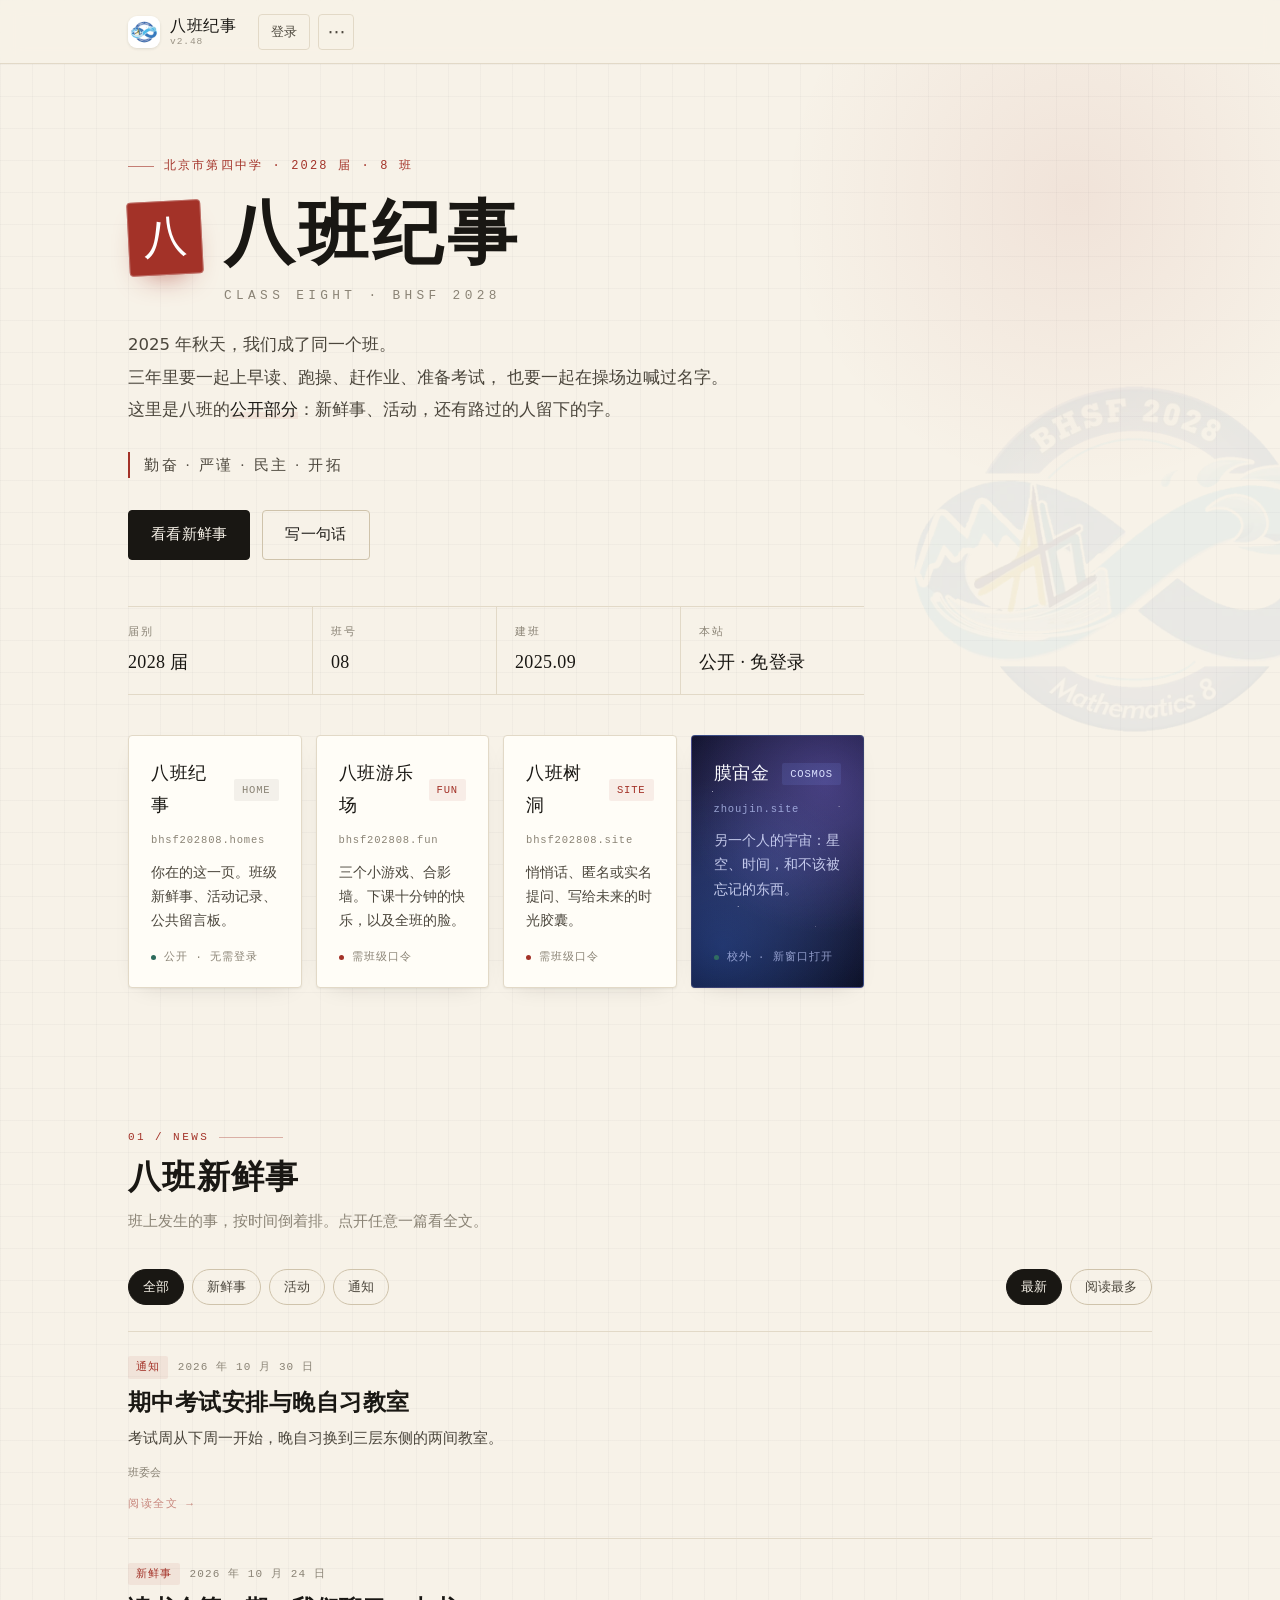
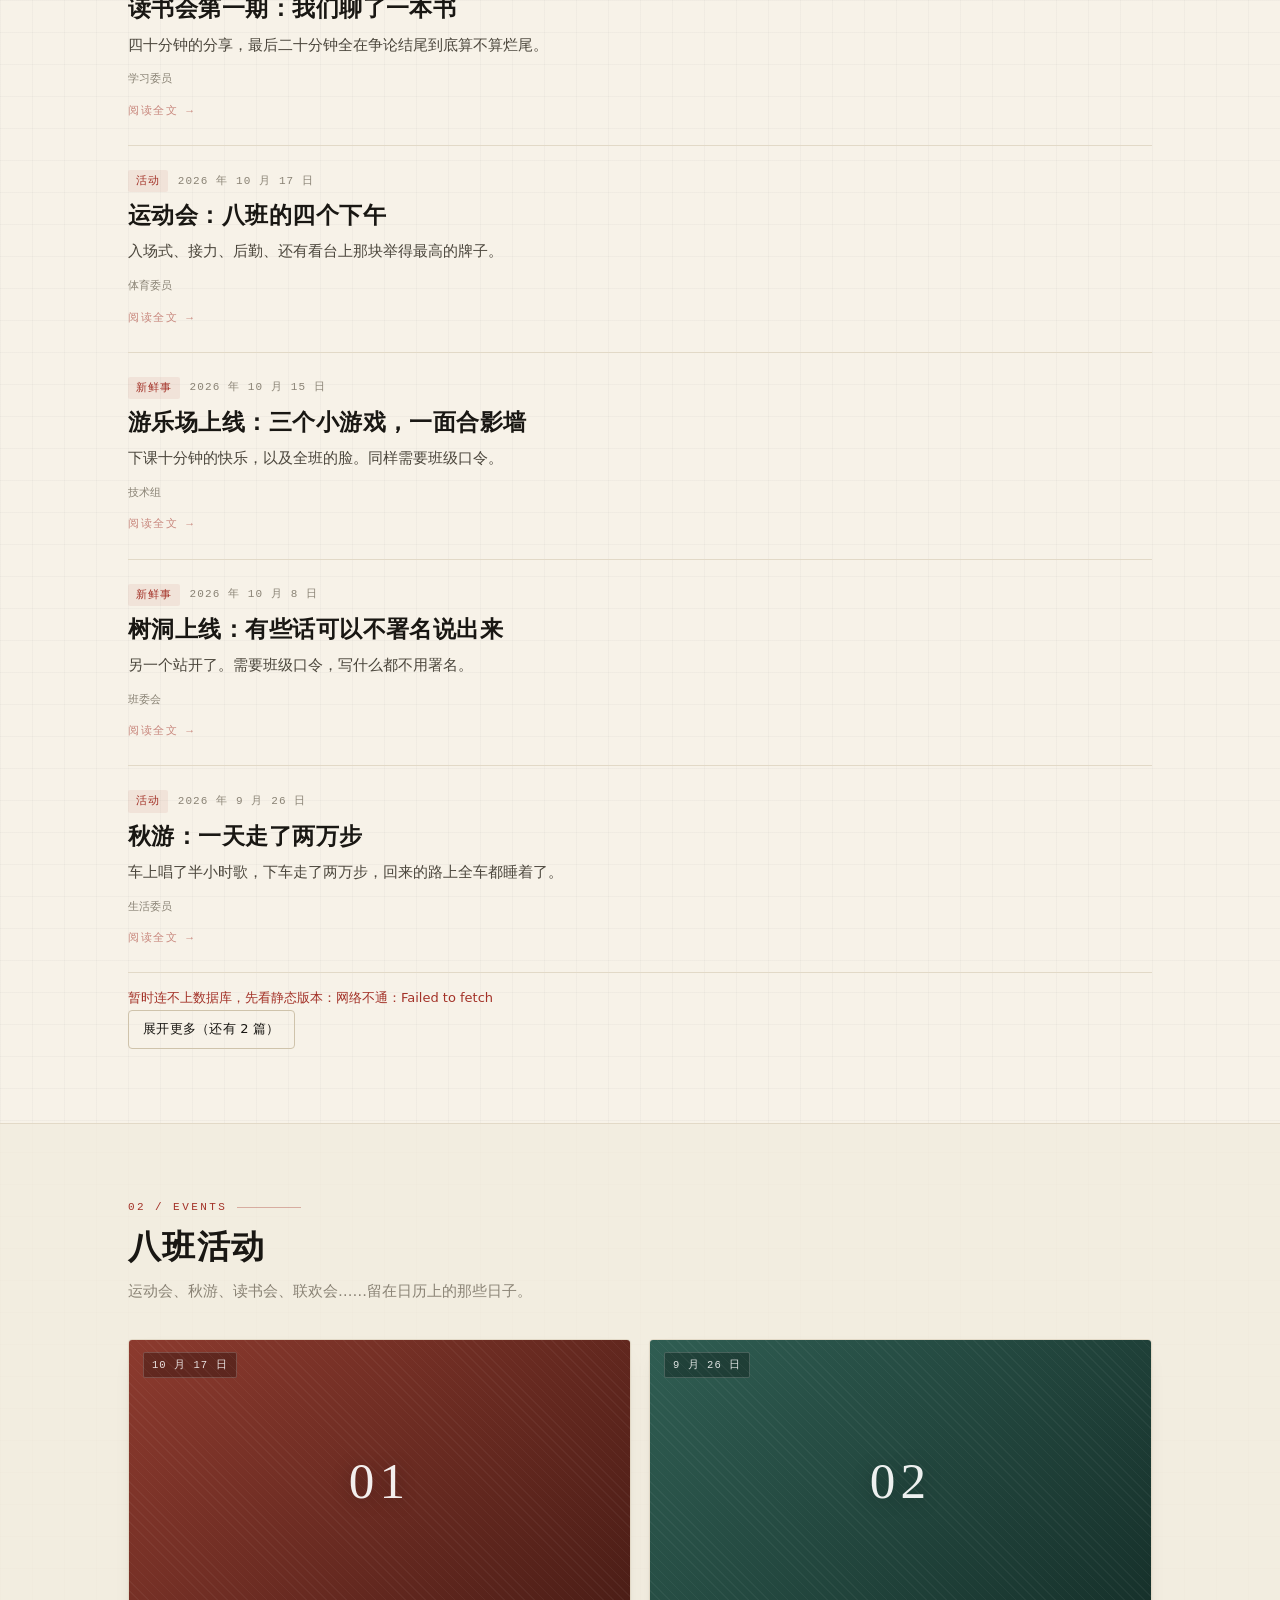
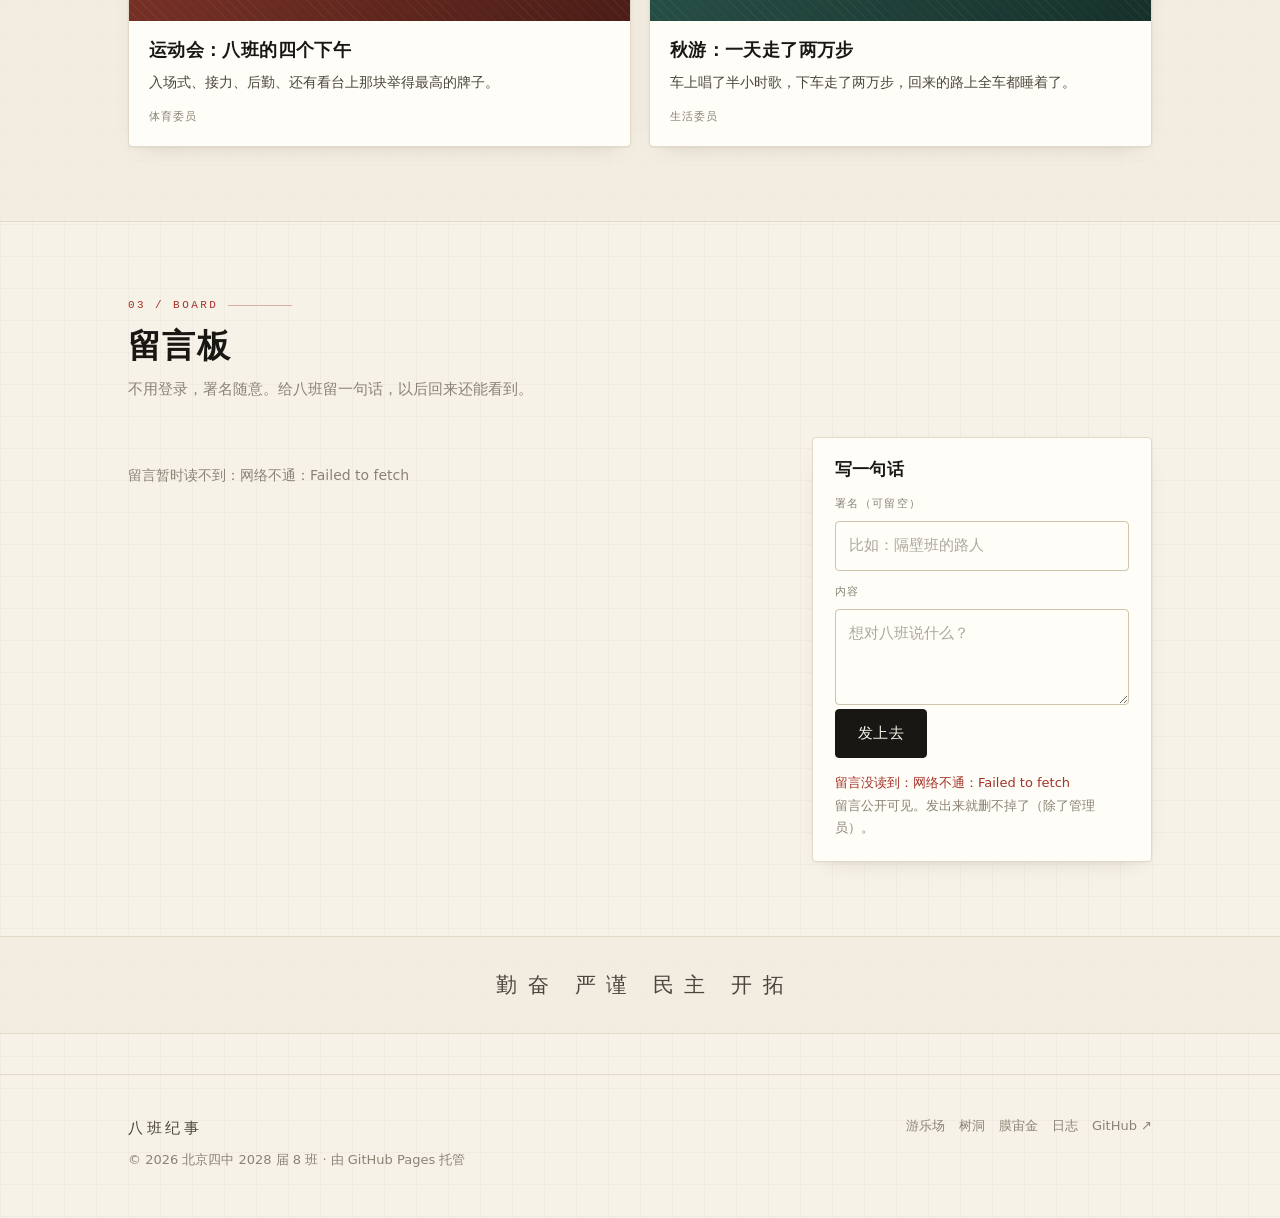
==== commit 630962e6: "feat: schulte start/name; ballot view toggle v2.88" ====
--- a/index.html
+++ b/index.html
@@ -17,17 +17,17 @@
 <meta property="og:locale" content="zh_CN">
 <meta name="twitter:card" content="summary">
 
-<link rel="icon" href="assets/favicon.png?v=20261101g6" type="image/png">
-<link rel="apple-touch-icon" href="assets/icon.png?v=20261101g6">
+<link rel="icon" href="assets/favicon.png?v=20261101g8" type="image/png">
+<link rel="apple-touch-icon" href="assets/icon.png?v=20261101g8">
 <script>
-window.B8_BUILD = '20261101g6';
+window.B8_BUILD = '20261101g8';
 // ?t=<时间戳> 透传到每个资源，解决 GitHub Pages 缓存
 window.B8_T = (function () {
   var m = (location.search || '').match(/[?&]t=([^&]+)/);
   return m ? '&t=' + encodeURIComponent(m[1]) : '';
 })();
 window.B8_TEST = !!window.B8_T;
-document.write('<link rel="stylesheet" href="assets/styles.css?v=20261101g6' + window.B8_T + '">');
+document.write('<link rel="stylesheet" href="assets/styles.css?v=20261101g8' + window.B8_T + '">');
 </script>
 <script>document.documentElement.classList.add('js');</script>
 </head>
@@ -39,7 +39,7 @@
 <header class="site-header" id="site-header">
   <div class="wrap header-inner">
     <a class="brand" href="#top" aria-label="回到顶部">
-      <img class="brand-mark" src="assets/icon.png?v=20261101g6" alt="" width="30" height="30">
+      <img class="brand-mark" src="assets/icon.png?v=20261101g8" alt="" width="30" height="30">
       <span class="brand-text">
         <span class="brand-name">八班纪事</span>
         <span class="brand-ver" id="brand-ver">v1.0</span>
@@ -83,7 +83,7 @@
 
   <!-- ============ 首屏 ============ -->
   <section class="hero" id="top">
-    <img class="hero-watermark" src="assets/logo.webp?v=20261101g6" alt="" aria-hidden="true">
+    <img class="hero-watermark" src="assets/logo.webp?v=20261101g8" alt="" aria-hidden="true">
     <div class="wrap">
       <div class="hero-body">
         <p class="eyebrow">北京市第四中学 · 2028 届 · 8 班</p>
@@ -271,7 +271,7 @@
 <script>
 (function () {
   var T = window.B8_T || '';
-  var V = '?v=20261101g6' + T;
+  var V = '?v=20261101g8' + T;
   var list = [
     ['assets/site-config.js', 0],
     ['assets/posts.js', 0],
--- a/assets/styles.css
+++ b/assets/styles.css
@@ -1220,6 +1220,74 @@
 }
 
 .console-row.is-off { opacity: 0.55; }
+
+/* 上线记录：同一人 30 分钟内合并成一条，可展开 */
+.visit-group {
+  border-top: 1px solid var(--line);
+}
+
+.visit-summary {
+  display: flex;
+  align-items: center;
+  justify-content: space-between;
+  gap: 12px;
+  padding: 10px 2px;
+  cursor: pointer;
+  list-style: none;
+}
+
+.visit-summary::-webkit-details-marker { display: none; }
+.visit-summary::before {
+  content: "▸";
+  flex: 0 0 auto;
+  color: var(--ink-3);
+  font-size: 11px;
+  transition: transform 0.15s ease;
+}
+
+.visit-group[open] .visit-summary::before { transform: rotate(90deg); }
+
+.visit-who {
+  min-width: 0;
+  overflow: hidden;
+  text-overflow: ellipsis;
+  white-space: nowrap;
+  font-size: 13px;
+  color: var(--ink);
+}
+
+.visit-when {
+  flex: 0 0 auto;
+  font-family: var(--mono);
+  font-size: 11px;
+  color: var(--ink-3);
+  white-space: nowrap;
+}
+
+.visit-items {
+  padding: 0 2px 10px 18px;
+}
+
+.visit-item {
+  display: flex;
+  gap: 12px;
+  padding: 3px 0;
+  font-size: 11px;
+  color: var(--ink-3);
+}
+
+.visit-time {
+  flex: 0 0 auto;
+  font-family: var(--mono);
+  color: var(--ink-2);
+}
+
+.visit-path {
+  min-width: 0;
+  overflow: hidden;
+  text-overflow: ellipsis;
+  white-space: nowrap;
+}
 .console-main { min-width: 0; }
 
 /* 最近删除：左边一张小图，右边是照片和删除者信息 */
